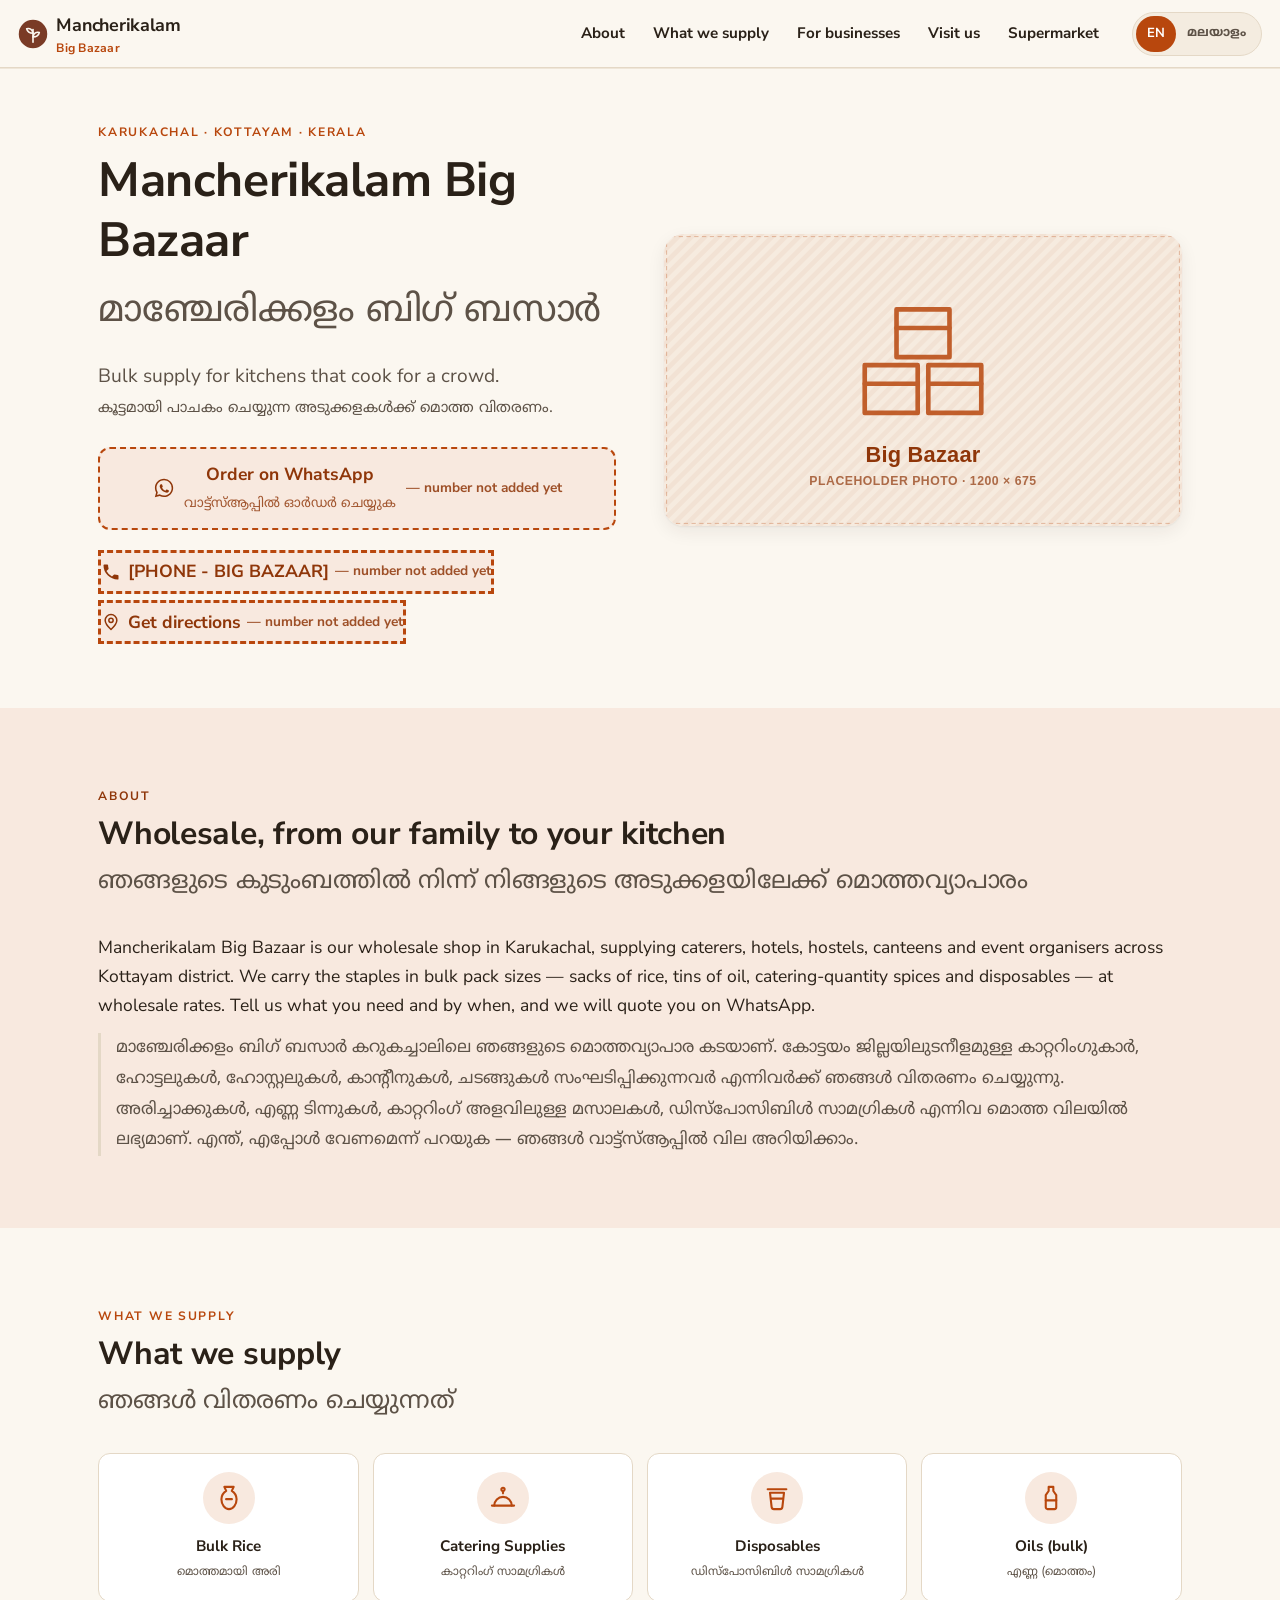
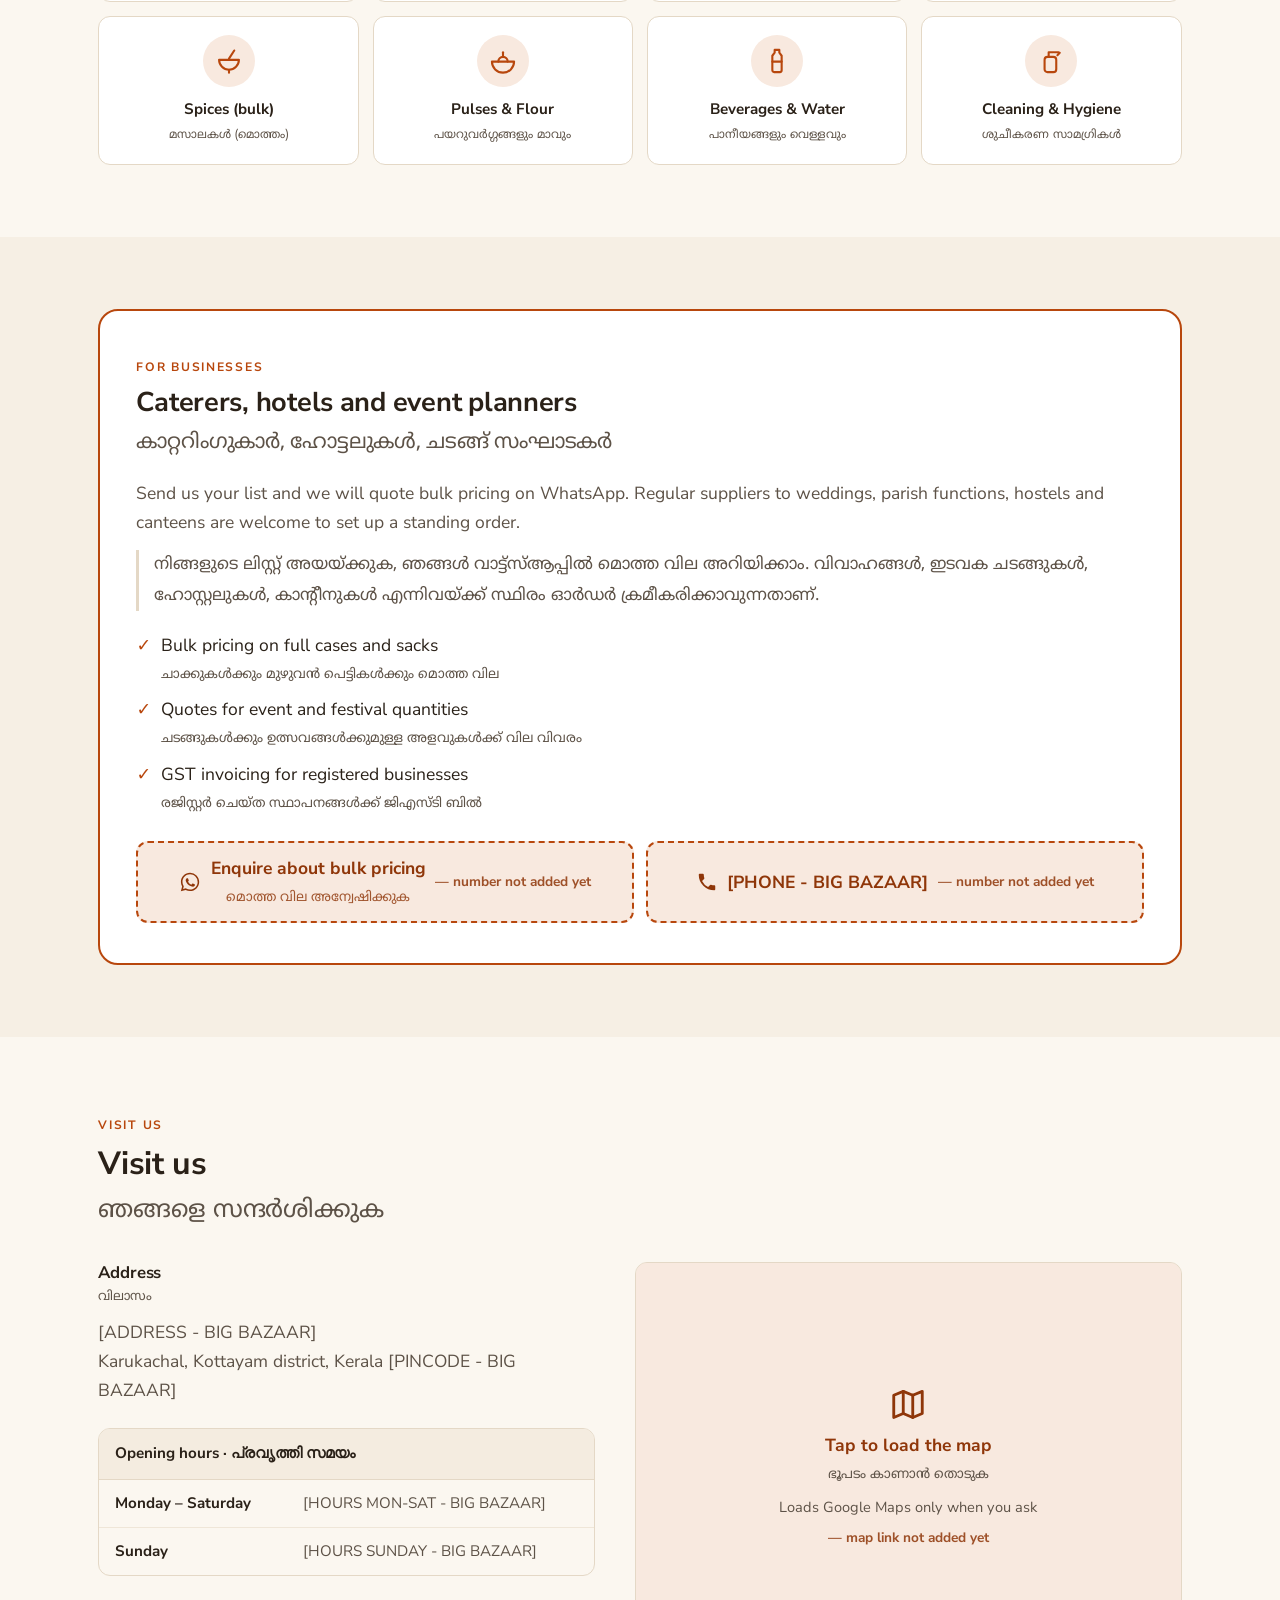
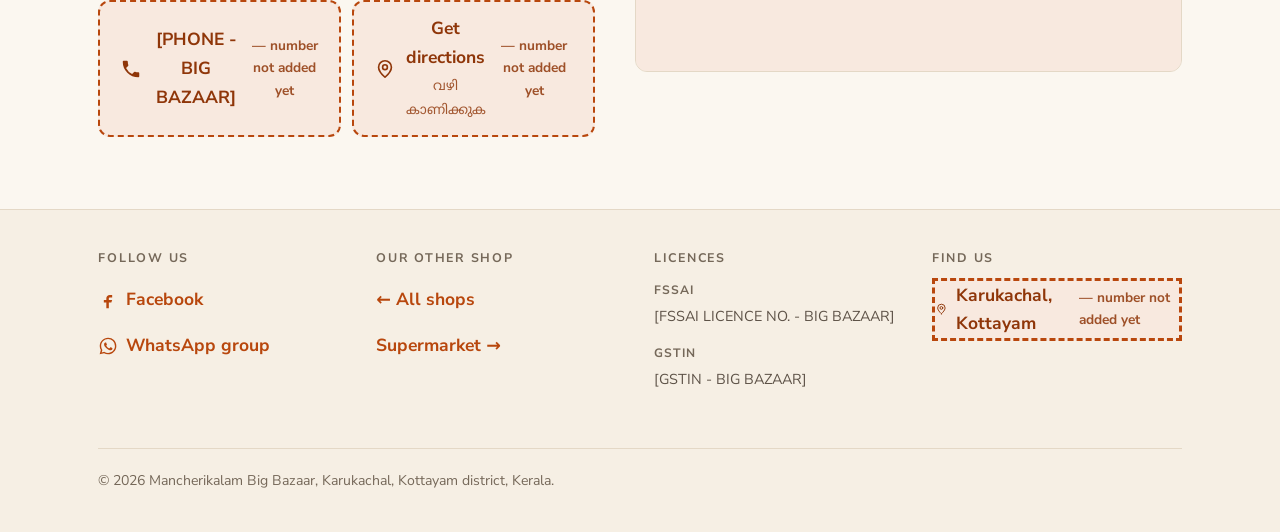
==== big-bazaar/index.html @ 2af41582 "Initial commit: Mancherikalam shop website Co-Authored-By: Claude Opus 5.5 <noreply@anthropic.com>" ====
<!DOCTYPE html>
<html lang="en" data-lang="en" data-shop="big-bazaar">

<head>
  <meta charset="UTF-8">
  <meta name="viewport" content="width=device-width, initial-scale=1">

  <title>Mancherikalam Big Bazaar — wholesale &amp; bulk supply, Karukachal, Kottayam</title>
  <meta name="description"
    content="Mancherikalam Big Bazaar in Karukachal, Kottayam district, Kerala. Wholesale and bulk supply for caterers, hotels, hostels and events: bulk rice, oils, spices, pulses, disposables and catering supplies. Enquire on WhatsApp.">

  <link rel="canonical" href="https://jakee4488.github.io/mancherikalam/big-bazaar/">

  <meta property="og:type" content="website">
  <meta property="og:site_name" content="Mancherikalam">
  <meta property="og:locale" content="en_IN">
  <meta property="og:locale:alternate" content="ml_IN">
  <meta property="og:title"
    content="Mancherikalam Big Bazaar — wholesale &amp; bulk supply, Karukachal">
  <meta property="og:description"
    content="Bulk rice, oils, spices, pulses, disposables and catering supplies for caterers, hotels and events in Kottayam district.">
  <meta property="og:url" content="https://jakee4488.github.io/mancherikalam/big-bazaar/">
  <meta property="og:image"
    content="https://jakee4488.github.io/mancherikalam/assets/img/og-big-bazaar.png">
  <meta property="og:image:width" content="1200">
  <meta property="og:image:height" content="630">
  <meta property="og:image:alt" content="Mancherikalam Big Bazaar, Karukachal, Kottayam">

  <meta name="twitter:card" content="summary_large_image">
  <meta name="twitter:title" content="Mancherikalam Big Bazaar — Karukachal, Kottayam">
  <meta name="twitter:description"
    content="Wholesale and bulk supply for caterers, hotels and events in Kottayam district, Kerala.">
  <meta name="twitter:image"
    content="https://jakee4488.github.io/mancherikalam/assets/img/og-big-bazaar.png">

  <meta name="theme-color" content="#b8470d">

  <link rel="icon" href="../assets/img/favicon.svg" type="image/svg+xml">
  <link rel="apple-touch-icon" href="../assets/img/apple-touch-icon.png">

  <link rel="preconnect" href="https://fonts.googleapis.com">
  <link rel="preconnect" href="https://fonts.gstatic.com" crossorigin>
  <link rel="stylesheet"
    href="https://fonts.googleapis.com/css2?family=Noto+Sans+Malayalam:wght@400&family=Nunito+Sans:wght@400;700&display=swap">

  <link rel="stylesheet" href="../assets/css/styles.css">

  <script>
    (function () {
      try {
        var stored = window.localStorage.getItem("mk-lang");
        if (stored === "ml" || stored === "en") {
          document.documentElement.setAttribute("data-lang", stored);
        }
      } catch (error) { /* storage unavailable */ }
    })();
  </script>

  <!-- schema.org has no WholesaleStore type, so this is a Store with an
       additionalType pointing at the ProductOntology entry for wholesale.
       That is the conventional way to say "wholesaler" and it validates. -->
  <script type="application/ld+json">
  {
    "@context": "https://schema.org",
    "@type": "Store",
    "@id": "https://jakee4488.github.io/mancherikalam/big-bazaar/#store",
    "additionalType": "http://www.productontology.org/id/Wholesale",
    "name": "Mancherikalam Big Bazaar",
    "url": "https://jakee4488.github.io/mancherikalam/big-bazaar/",
    "image": "https://jakee4488.github.io/mancherikalam/assets/img/og-big-bazaar.png",
    "logo": "https://jakee4488.github.io/mancherikalam/assets/img/apple-touch-icon.png",
    "description": "Wholesale and bulk supply store in Karukachal, Kottayam district, Kerala, serving caterers, hotels, hostels and event organisers with bulk rice, oils, spices, pulses, disposables and catering supplies.",
    "telephone": "[PHONE - BIG BAZAAR]",
    "currenciesAccepted": "INR",
    "parentOrganization": {
      "@id": "https://jakee4488.github.io/mancherikalam/#organization"
    },
    "address": {
      "@type": "PostalAddress",
      "streetAddress": "[STREET ADDRESS - BIG BAZAAR]",
      "addressLocality": "Karukachal",
      "addressRegion": "Kerala",
      "postalCode": "[PINCODE - BIG BAZAAR]",
      "addressCountry": "IN"
    },
    "geo": {
      "@type": "GeoCoordinates",
      "latitude": "[LATITUDE - BIG BAZAAR]",
      "longitude": "[LONGITUDE - BIG BAZAAR]"
    },
    "hasMap": "[GOOGLE MAPS LINK - BIG BAZAAR]",
    "sameAs": ["[FACEBOOK URL - BIG BAZAAR]"],
    "areaServed": {
      "@type": "AdministrativeArea",
      "name": "Kottayam district, Kerala"
    },
    "openingHoursSpecification": [
      {
        "@type": "OpeningHoursSpecification",
        "dayOfWeek": ["Monday", "Tuesday", "Wednesday", "Thursday", "Friday", "Saturday"],
        "opens": "[OPENS MON-SAT - BIG BAZAAR]",
        "closes": "[CLOSES MON-SAT - BIG BAZAAR]"
      },
      {
        "@type": "OpeningHoursSpecification",
        "dayOfWeek": "Sunday",
        "opens": "[OPENS SUNDAY - BIG BAZAAR]",
        "closes": "[CLOSES SUNDAY - BIG BAZAAR]"
      }
    ]
  }
  </script>
</head>

<body class="has-actionbar">
  <a class="skip" href="#about">Skip to content</a>

  <svg width="0" height="0" style="position:absolute" aria-hidden="true" focusable="false">
    <symbol id="i-wa" viewBox="0 0 24 24">
      <path fill="currentColor"
        d="M12.04 2c-5.5 0-9.96 4.46-9.96 9.96 0 1.76.46 3.45 1.33 4.95L2 22l5.22-1.37a9.9 9.9 0 0 0 4.82 1.23h.01c5.5 0 9.96-4.46 9.96-9.96 0-2.66-1.04-5.16-2.92-7.04A9.88 9.88 0 0 0 12.04 2m0 1.67c2.22 0 4.3.86 5.87 2.43a8.24 8.24 0 0 1 2.43 5.87c0 4.58-3.72 8.3-8.3 8.3a8.26 8.26 0 0 1-4.21-1.15l-.3-.18-3.1.81.83-3.02-.2-.31a8.23 8.23 0 0 1-1.27-4.44c0-4.58 3.72-8.3 8.25-8.3m-3.2 4.1c-.17 0-.44.06-.67.31-.23.25-.87.85-.87 2.07s.89 2.4 1.02 2.57c.12.17 1.75 2.67 4.24 3.74.59.26 1.05.41 1.41.52.6.19 1.14.16 1.57.1.48-.07 1.47-.6 1.68-1.18.2-.58.2-1.08.14-1.18-.06-.1-.23-.17-.48-.29-.25-.12-1.47-.72-1.7-.81-.23-.08-.39-.12-.56.13-.17.25-.64.8-.78.97-.15.17-.29.19-.54.06-.25-.12-1.05-.38-2-1.23-.74-.66-1.24-1.47-1.38-1.72-.15-.25-.02-.38.11-.5.11-.11.25-.29.37-.44.13-.14.17-.25.25-.41.09-.17.04-.31-.02-.44-.06-.12-.56-1.35-.77-1.85-.2-.48-.4-.42-.56-.42z" />
    </symbol>
    <symbol id="i-phone" viewBox="0 0 24 24">
      <path fill="currentColor"
        d="M6.6 10.8a15.1 15.1 0 0 0 6.6 6.6l2.2-2.2a1 1 0 0 1 1-.24 11.4 11.4 0 0 0 3.6.58 1 1 0 0 1 1 1V20a1 1 0 0 1-1 1A17 17 0 0 1 3 4a1 1 0 0 1 1-1h3.5a1 1 0 0 1 1 1 11.4 11.4 0 0 0 .57 3.6 1 1 0 0 1-.25 1z" />
    </symbol>
    <symbol id="i-fb" viewBox="0 0 24 24">
      <path fill="currentColor"
        d="M14 9h3V6h-3c-2.2 0-4 1.8-4 4v2H7v3h3v7h3v-7h3l1-3h-4v-2a1 1 0 0 1 1-1z" />
    </symbol>
    <!-- Stroke attributes sit on each <symbol>, not on a shared wrapper:
         <use> inherits properties from where it is referenced, not from the
         symbol's position in this tree, so a wrapping <g> would be ignored. -->
    <symbol id="i-pin" viewBox="0 0 24 24" fill="none" stroke="currentColor"
      stroke-width="1.8" stroke-linecap="round" stroke-linejoin="round">
      <path d="M12 21s7-6.2 7-11a7 7 0 1 0-14 0c0 4.8 7 11 7 11z" />
      <circle cx="12" cy="10" r="2.6" />
    </symbol>
    <symbol id="i-map" viewBox="0 0 24 24" fill="none" stroke="currentColor"
      stroke-width="1.8" stroke-linecap="round" stroke-linejoin="round">
      <path d="M9 4 3 6.5v14L9 18l6 2.5 6-2.5v-14L15 6.5z" />
      <path d="M9 4v14M15 6.5v14" />
    </symbol>
    <symbol id="i-arrow" viewBox="0 0 24 24" fill="none" stroke="currentColor"
      stroke-width="2" stroke-linecap="round" stroke-linejoin="round">
      <path d="M5 12h14M13 6l6 6-6 6" />
    </symbol>
    <symbol id="i-sack" viewBox="0 0 24 24" fill="none" stroke="currentColor"
      stroke-width="1.8" stroke-linecap="round" stroke-linejoin="round">
      <path d="M8 2.5h8l-1.6 3.4A8.6 8.6 0 0 1 18.5 13c0 4.4-2.9 8.5-6.5 8.5S5.5 17.4 5.5 13a8.6 8.6 0 0 1 4.1-7.1z" />
      <path d="M9.5 13h5" />
    </symbol>
    <symbol id="i-cater" viewBox="0 0 24 24" fill="none" stroke="currentColor"
      stroke-width="1.8" stroke-linecap="round" stroke-linejoin="round">
      <path d="M2.5 18.5h19" />
      <path d="M4.5 18.5a7.5 7.5 0 0 1 15 0" />
      <path d="M12 8V6.2" />
      <circle cx="12" cy="4.6" r="1.4" />
    </symbol>
    <symbol id="i-dispose" viewBox="0 0 24 24" fill="none" stroke="currentColor"
      stroke-width="1.8" stroke-linecap="round" stroke-linejoin="round">
      <path d="M6 7.5h12l-1.4 12.3a2 2 0 0 1-2 1.7H9.4a2 2 0 0 1-2-1.7z" />
      <path d="M4 4.5h16" />
      <path d="M7.3 12.5h9.4" />
    </symbol>
    <symbol id="i-oil" viewBox="0 0 24 24" fill="none" stroke="currentColor"
      stroke-width="1.8" stroke-linecap="round" stroke-linejoin="round">
      <path d="M10 2.5h4V6l2.5 3.5V20a1.5 1.5 0 0 1-1.5 1.5H9A1.5 1.5 0 0 1 7.5 20V9.5L10 6z" />
      <path d="M7.5 14h9" />
    </symbol>
    <symbol id="i-spice" viewBox="0 0 24 24" fill="none" stroke="currentColor"
      stroke-width="1.8" stroke-linecap="round" stroke-linejoin="round">
      <path d="M3.5 11h17a8.5 8.5 0 0 1-17 0z" />
      <path d="M12 19.5V22" />
      <path d="M16.5 3 12 10" />
    </symbol>
    <symbol id="i-pulse" viewBox="0 0 24 24" fill="none" stroke="currentColor"
      stroke-width="1.8" stroke-linecap="round" stroke-linejoin="round">
      <path d="M2.5 12.5h19a9.5 9.5 0 0 1-19 0z" />
      <path d="M8 12.5a4 4 0 0 1 8 0" />
      <path d="M12 4.5v4" />
    </symbol>
    <symbol id="i-water" viewBox="0 0 24 24" fill="none" stroke="currentColor"
      stroke-width="1.8" stroke-linecap="round" stroke-linejoin="round">
      <path d="M10 2.5h4v2.4l2 2.6V20a1.5 1.5 0 0 1-1.5 1.5h-5A1.5 1.5 0 0 1 8 20V7.5l2-2.6z" />
      <path d="M8 12.5h8" />
    </symbol>
    <symbol id="i-clean" viewBox="0 0 24 24" fill="none" stroke="currentColor"
      stroke-width="1.8" stroke-linecap="round" stroke-linejoin="round">
      <path d="M9 8.5h5a2.5 2.5 0 0 1 2.5 2.5v8A2.5 2.5 0 0 1 14 21.5H9A2.5 2.5 0 0 1 6.5 19v-8A2.5 2.5 0 0 1 9 8.5z" />
      <path d="M10 8.5v-4h4" />
      <path d="M15 4.5h3.5M17.5 7 19.5 5" />
    </symbol>
  </svg>

  <header class="topbar">
    <a class="brand" href="../">
      <img src="../assets/img/logo-mancherikalam.svg" width="40" height="40" alt="">
      <span class="brand-text">Mancherikalam<span class="brand-sub">Big Bazaar</span></span>
    </a>

    <div class="topbar-end">
      <div class="lang" role="group" aria-label="Language / ഭാഷ">
        <button class="lang-btn" type="button" data-lang-set="en" aria-pressed="true">EN</button>
        <button class="lang-btn" type="button" data-lang-set="ml" lang="ml"
          aria-pressed="false">മലയാളം</button>
      </div>

      <button class="nav-toggle" id="nav-toggle" type="button" aria-expanded="false"
        aria-controls="nav" aria-label="Menu">
        <span></span><span></span><span></span>
      </button>
    </div>

    <nav class="nav" id="nav" aria-label="Primary">
      <a href="#about">About</a>
      <a href="#sell">What we supply</a>
      <a href="#business">For businesses</a>
      <a href="#visit">Visit us</a>
      <a href="../supermarket/">Supermarket</a>
    </nav>
  </header>

  <main>
    <!-- ---- hero ---- -->
    <section class="hero">
      <div class="shell hero-inner">
        <div class="hero-media">
          <img src="../assets/img/hero-big-bazaar.svg" width="1200" height="675" decoding="async"
            alt="Placeholder artwork for Mancherikalam Big Bazaar — stacked bulk crates drawn on an orange ground">
        </div>

        <div class="hero-text">
          <p class="eyebrow">Karukachal · Kottayam · Kerala</p>

          <h1 class="bi">
            <span class="bi-en">Mancherikalam Big Bazaar</span>
            <!-- TODO: verify Malayalam -->
            <span class="bi-ml" lang="ml">മാഞ്ചേരിക്കളം ബിഗ് ബസാർ</span>
          </h1>

          <div class="bi hero-tagline">
            <span class="bi-en">Bulk supply for kitchens that cook for a crowd.</span>
            <!-- TODO: verify Malayalam -->
            <span class="bi-ml" lang="ml">കൂട്ടമായി പാചകം ചെയ്യുന്ന അടുക്കളകൾക്ക് മൊത്ത
              വിതരണം.</span>
          </div>

          <div class="btn-stack">
            <a class="btn btn--primary" data-wa="order" href="#visit">
              <svg aria-hidden="true" focusable="false"><use href="#i-wa" /></svg>
              <span class="bi">
                <span class="bi-en">Order on WhatsApp</span>
                <!-- TODO: verify Malayalam -->
                <span class="bi-ml" lang="ml">വാട്ട്‌സ്ആപ്പിൽ ഓർഡർ ചെയ്യുക</span>
              </span>
            </a>
          </div>

          <p class="hero-aside">
            <a data-tel href="#visit">
              <svg width="20" height="20" aria-hidden="true" focusable="false"><use href="#i-phone" /></svg>
              <span data-tel-text>[PHONE - BIG BAZAAR]</span>
            </a>
            <a data-directions href="#visit">
              <svg width="20" height="20" aria-hidden="true" focusable="false"><use href="#i-pin" /></svg>
              Get directions
            </a>
          </p>
        </div>
      </div>
    </section>

    <!-- ---- about ---- -->
    <section id="about" class="section section--wash" aria-labelledby="about-head">
      <div class="shell">
        <div class="section-head">
          <p class="eyebrow">About</p>
          <h2 id="about-head" class="bi">
            <span class="bi-en">Wholesale, from our family to your kitchen</span>
            <!-- TODO: verify Malayalam -->
            <span class="bi-ml" lang="ml">ഞങ്ങളുടെ കുടുംബത്തിൽ നിന്ന് നിങ്ങളുടെ
              അടുക്കളയിലേക്ക് മൊത്തവ്യാപാരം</span>
          </h2>
        </div>

        <div class="bi bi--prose">
          <p class="bi-en">Mancherikalam Big Bazaar is our wholesale shop in Karukachal,
            supplying caterers, hotels, hostels, canteens and event organisers across
            Kottayam district. We carry the staples in bulk pack sizes — sacks of rice, tins
            of oil, catering-quantity spices and disposables — at wholesale rates. Tell us
            what you need and by when, and we will quote you on WhatsApp.</p>
          <!-- TODO: verify Malayalam -->
          <p class="bi-ml" lang="ml">മാഞ്ചേരിക്കളം ബിഗ് ബസാർ കറുകച്ചാലിലെ ഞങ്ങളുടെ
            മൊത്തവ്യാപാര കടയാണ്. കോട്ടയം ജില്ലയിലുടനീളമുള്ള കാറ്ററിംഗുകാർ, ഹോട്ടലുകൾ,
            ഹോസ്റ്റലുകൾ, കാന്റീനുകൾ, ചടങ്ങുകൾ സംഘടിപ്പിക്കുന്നവർ എന്നിവർക്ക് ഞങ്ങൾ
            വിതരണം ചെയ്യുന്നു. അരിച്ചാക്കുകൾ, എണ്ണ ടിന്നുകൾ, കാറ്ററിംഗ് അളവിലുള്ള മസാലകൾ,
            ഡിസ്പോസിബിൾ സാമഗ്രികൾ എന്നിവ മൊത്ത വിലയിൽ ലഭ്യമാണ്. എന്ത്, എപ്പോൾ വേണമെന്ന്
            പറയുക — ഞങ്ങൾ വാട്ട്‌സ്ആപ്പിൽ വില അറിയിക്കാം.</p>
        </div>
      </div>
    </section>

    <!-- ---- what we supply ---- -->
    <section id="sell" class="section" aria-labelledby="sell-head">
      <div class="shell">
        <div class="section-head">
          <p class="eyebrow">What we supply</p>
          <h2 id="sell-head" class="bi">
            <span class="bi-en">What we supply</span>
            <!-- TODO: verify Malayalam -->
            <span class="bi-ml" lang="ml">ഞങ്ങൾ വിതരണം ചെയ്യുന്നത്</span>
          </h2>
        </div>

        <ul class="cats">
          <li class="cat">
            <span class="cat-icon"><svg aria-hidden="true" focusable="false"><use href="#i-sack" /></svg></span>
            <span class="bi">
              <span class="bi-en">Bulk Rice</span>
              <!-- TODO: verify Malayalam -->
              <span class="bi-ml" lang="ml">മൊത്തമായി അരി</span>
            </span>
          </li>
          <li class="cat">
            <span class="cat-icon"><svg aria-hidden="true" focusable="false"><use href="#i-cater" /></svg></span>
            <span class="bi">
              <span class="bi-en">Catering Supplies</span>
              <!-- TODO: verify Malayalam -->
              <span class="bi-ml" lang="ml">കാറ്ററിംഗ് സാമഗ്രികൾ</span>
            </span>
          </li>
          <li class="cat">
            <span class="cat-icon"><svg aria-hidden="true" focusable="false"><use href="#i-dispose" /></svg></span>
            <span class="bi">
              <span class="bi-en">Disposables</span>
              <!-- TODO: verify Malayalam -->
              <span class="bi-ml" lang="ml">ഡിസ്പോസിബിൾ സാമഗ്രികൾ</span>
            </span>
          </li>
          <li class="cat">
            <span class="cat-icon"><svg aria-hidden="true" focusable="false"><use href="#i-oil" /></svg></span>
            <span class="bi">
              <span class="bi-en">Oils (bulk)</span>
              <!-- TODO: verify Malayalam -->
              <span class="bi-ml" lang="ml">എണ്ണ (മൊത്തം)</span>
            </span>
          </li>
          <li class="cat">
            <span class="cat-icon"><svg aria-hidden="true" focusable="false"><use href="#i-spice" /></svg></span>
            <span class="bi">
              <span class="bi-en">Spices (bulk)</span>
              <!-- TODO: verify Malayalam -->
              <span class="bi-ml" lang="ml">മസാലകൾ (മൊത്തം)</span>
            </span>
          </li>
          <li class="cat">
            <span class="cat-icon"><svg aria-hidden="true" focusable="false"><use href="#i-pulse" /></svg></span>
            <span class="bi">
              <span class="bi-en">Pulses &amp; Flour</span>
              <!-- TODO: verify Malayalam -->
              <span class="bi-ml" lang="ml">പയറുവർഗ്ഗങ്ങളും മാവും</span>
            </span>
          </li>
          <li class="cat">
            <span class="cat-icon"><svg aria-hidden="true" focusable="false"><use href="#i-water" /></svg></span>
            <span class="bi">
              <span class="bi-en">Beverages &amp; Water</span>
              <!-- TODO: verify Malayalam -->
              <span class="bi-ml" lang="ml">പാനീയങ്ങളും വെള്ളവും</span>
            </span>
          </li>
          <li class="cat">
            <span class="cat-icon"><svg aria-hidden="true" focusable="false"><use href="#i-clean" /></svg></span>
            <span class="bi">
              <span class="bi-en">Cleaning &amp; Hygiene</span>
              <!-- TODO: verify Malayalam -->
              <span class="bi-ml" lang="ml">ശുചീകരണ സാമഗ്രികൾ</span>
            </span>
          </li>
        </ul>
      </div>
    </section>

    <!-- ---- for businesses (the main call on this page) ---- -->
    <section id="business" class="section section--soft" aria-labelledby="business-head">
      <div class="shell">
        <div class="biz">
          <p class="eyebrow">For businesses</p>
          <h2 id="business-head" class="bi">
            <span class="bi-en">Caterers, hotels and event planners</span>
            <!-- TODO: verify Malayalam -->
            <span class="bi-ml" lang="ml">കാറ്ററിംഗുകാർ, ഹോട്ടലുകൾ, ചടങ്ങ്
              സംഘാടകർ</span>
          </h2>

          <div class="bi bi--prose biz-lead">
            <p class="bi-en">Send us your list and we will quote bulk pricing on WhatsApp.
              Regular suppliers to weddings, parish functions, hostels and canteens are
              welcome to set up a standing order.</p>
            <!-- TODO: verify Malayalam -->
            <p class="bi-ml" lang="ml">നിങ്ങളുടെ ലിസ്റ്റ് അയയ്ക്കുക, ഞങ്ങൾ
              വാട്ട്‌സ്ആപ്പിൽ മൊത്ത വില അറിയിക്കാം. വിവാഹങ്ങൾ, ഇടവക ചടങ്ങുകൾ,
              ഹോസ്റ്റലുകൾ, കാന്റീനുകൾ എന്നിവയ്ക്ക് സ്ഥിരം ഓർഡർ ക്രമീകരിക്കാവുന്നതാണ്.</p>
          </div>

          <ul class="biz-list">
            <li>
              <span class="bi">
                <span class="bi-en">Bulk pricing on full cases and sacks</span>
                <!-- TODO: verify Malayalam -->
                <span class="bi-ml" lang="ml">ചാക്കുകൾക്കും മുഴുവൻ പെട്ടികൾക്കും മൊത്ത
                  വില</span>
              </span>
            </li>
            <li>
              <span class="bi">
                <span class="bi-en">Quotes for event and festival quantities</span>
                <!-- TODO: verify Malayalam -->
                <span class="bi-ml" lang="ml">ചടങ്ങുകൾക്കും ഉത്സവങ്ങൾക്കുമുള്ള അളവുകൾക്ക്
                  വില വിവരം</span>
              </span>
            </li>
            <li>
              <span class="bi">
                <span class="bi-en">GST invoicing for registered businesses</span>
                <!-- TODO: verify Malayalam -->
                <span class="bi-ml" lang="ml">രജിസ്റ്റർ ചെയ്ത സ്ഥാപനങ്ങൾക്ക് ജിഎസ്ടി
                  ബിൽ</span>
              </span>
            </li>
          </ul>

          <div class="btn-stack">
            <a class="btn btn--primary" data-wa="bulk" href="#visit">
              <svg aria-hidden="true" focusable="false"><use href="#i-wa" /></svg>
              <span class="bi">
                <span class="bi-en">Enquire about bulk pricing</span>
                <!-- TODO: verify Malayalam -->
                <span class="bi-ml" lang="ml">മൊത്ത വില അന്വേഷിക്കുക</span>
              </span>
            </a>
            <a class="btn btn--ghost" data-tel href="#visit">
              <svg aria-hidden="true" focusable="false"><use href="#i-phone" /></svg>
              <span data-tel-text>[PHONE - BIG BAZAAR]</span>
            </a>
          </div>
        </div>
      </div>
    </section>

    <!-- ---- visit us ---- -->
    <section id="visit" class="section" aria-labelledby="visit-head">
      <div class="shell">
        <div class="section-head">
          <p class="eyebrow">Visit us</p>
          <h2 id="visit-head" class="bi">
            <span class="bi-en">Visit us</span>
            <!-- TODO: verify Malayalam -->
            <span class="bi-ml" lang="ml">ഞങ്ങളെ സന്ദർശിക്കുക</span>
          </h2>
        </div>

        <div class="visit">
          <div>
            <div class="visit-block">
              <h3 class="bi">
                <span class="bi-en">Address</span>
                <!-- TODO: verify Malayalam -->
                <span class="bi-ml" lang="ml">വിലാസം</span>
              </h3>
              <address class="address">[ADDRESS - BIG BAZAAR]<br>Karukachal, Kottayam
                district, Kerala [PINCODE - BIG BAZAAR]</address>
            </div>

            <div class="visit-block">
              <div class="table-wrap">
                <table>
                  <caption>Opening hours · <span lang="ml">പ്രവൃത്തി സമയം</span></caption>
                  <tbody>
                    <tr>
                      <th scope="row">Monday – Saturday</th>
                      <td>[HOURS MON-SAT - BIG BAZAAR]</td>
                    </tr>
                    <tr>
                      <th scope="row">Sunday</th>
                      <td>[HOURS SUNDAY - BIG BAZAAR]</td>
                    </tr>
                  </tbody>
                </table>
              </div>
            </div>

            <div class="visit-block btn-stack">
              <a class="btn btn--ghost" data-tel href="#visit">
                <svg aria-hidden="true" focusable="false"><use href="#i-phone" /></svg>
                <span data-tel-text>[PHONE - BIG BAZAAR]</span>
              </a>
              <a class="btn btn--ghost" data-directions href="#visit">
                <svg aria-hidden="true" focusable="false"><use href="#i-pin" /></svg>
                <span class="bi">
                  <span class="bi-en">Get directions</span>
                  <!-- TODO: verify Malayalam -->
                  <span class="bi-ml" lang="ml">വഴി കാണിക്കുക</span>
                </span>
              </a>
            </div>
          </div>

          <div class="map">
            <button class="map-load" type="button" data-map
              data-map-title="Map showing Mancherikalam Big Bazaar, Karukachal">
              <svg aria-hidden="true" focusable="false"><use href="#i-map" /></svg>
              <span class="bi">
                <span class="bi-en">Tap to load the map</span>
                <!-- TODO: verify Malayalam -->
                <span class="bi-ml" lang="ml">ഭൂപടം കാണാൻ തൊടുക</span>
              </span>
              <small>Loads Google Maps only when you ask</small>
            </button>
          </div>
        </div>
      </div>
    </section>
  </main>

  <!-- ---- footer ---- -->
  <footer class="site-footer">
    <div class="shell">
      <div class="footer-grid">
        <div class="footer-col">
          <h2>Follow us</h2>
          <div class="footer-links">
            <a href="[FACEBOOK URL - BIG BAZAAR]">
              <svg width="20" height="20" aria-hidden="true" focusable="false"><use href="#i-fb" /></svg>
              Facebook
            </a>
            <a href="[WHATSAPP GROUP LINK - BIG BAZAAR]">
              <svg width="20" height="20" aria-hidden="true" focusable="false"><use href="#i-wa" /></svg>
              WhatsApp group
            </a>
          </div>
        </div>

        <div class="footer-col">
          <h2>Our other shop</h2>
          <div class="footer-links">
            <a href="../">← All shops</a>
            <a href="../supermarket/">Supermarket →</a>
          </div>
        </div>

        <div class="footer-col">
          <h2>Licences</h2>
          <dl class="legal">
            <dt>FSSAI</dt>
            <dd>[FSSAI LICENCE NO. - BIG BAZAAR]</dd>
            <dt>GSTIN</dt>
            <dd>[GSTIN - BIG BAZAAR]</dd>
          </dl>
        </div>

        <div class="footer-col">
          <h2>Find us</h2>
          <div class="footer-links">
            <a data-directions href="#visit">
              <svg width="20" height="20" aria-hidden="true" focusable="false"><use href="#i-pin" /></svg>
              Karukachal, Kottayam
            </a>
          </div>
        </div>
      </div>

      <p class="copyright">© <span id="year">2026</span> Mancherikalam Big Bazaar,
        Karukachal, Kottayam district, Kerala.</p>
    </div>
  </footer>

  <!-- ---- sticky actions (mobile) ---- -->
  <div class="actionbar">
    <a class="btn btn--primary" data-wa="bulk" href="#visit">
      <svg aria-hidden="true" focusable="false"><use href="#i-wa" /></svg>
      WhatsApp
    </a>
    <a class="btn btn--ghost" data-tel href="#visit">
      <svg aria-hidden="true" focusable="false"><use href="#i-phone" /></svg>
      Call
    </a>
  </div>

  <!-- ============================================================
       Page data — edit shop details HERE, in one place.
       Visible copy lives in the HTML above so that search engines
       and no-JS visitors can read it.

       whatsapp : digits only, no +, no 91 prefix, no spaces
       phone    : as you want it displayed; the tel: link strips spaces
       maps.embed      : the src="..." URL from Google Maps > Share > Embed
       maps.directions : the normal share link from Google Maps
       ============================================================ -->
  <script>
    window.PAGE = {
      shop: "big-bazaar",
      whatsapp: "[WHATSAPP NUMBER - BIG BAZAAR]",
      phone: "[PHONE - BIG BAZAAR]",
      maps: {
        embed: "[GOOGLE MAPS EMBED URL - BIG BAZAAR]",
        directions: "[GOOGLE MAPS LINK - BIG BAZAAR]"
      },
      messages: {
        order: {
          en: "Hello Mancherikalam Big Bazaar, I would like to place an order.",
          /* TODO: verify Malayalam */
          ml: "നമസ്കാരം മാഞ്ചേരിക്കളം ബിഗ് ബസാർ, എനിക്ക് ഒരു ഓർഡർ നൽകണം."
        },
        bulk: {
          en: "Hello Mancherikalam Big Bazaar, I would like a quote for bulk pricing.",
          /* TODO: verify Malayalam */
          ml: "നമസ്കാരം മാഞ്ചേരിക്കളം ബിഗ് ബസാർ, എനിക്ക് മൊത്ത വില അറിയണം."
        }
      }
    };
  </script>
  <script src="../assets/js/main.js" defer></script>
</body>

</html>
---- assets/css/styles.css ----
@charset "UTF-8";

/* ============================================================
   Mancherikalam — two family shops, Karukachal, Kottayam
   Direction: a warm paper shopfront. Generous tap targets,
   bilingual by default, readable on a cheap phone in sunlight.

   One stylesheet themes every page. The accent comes from
   data-shop on <html>; the bilingual layout comes from
   data-lang on <html>. No page-specific CSS anywhere.
   ============================================================ */

/* ---- base tokens ---- */

:root {
  --bg: #fbf7f0;
  --bg-soft: #f6efe4;
  --surface: #ffffff;
  --surface-2: #f4ece0;
  --line: #e4d8c6;
  --line-soft: #efe6d8;

  --text: #2a2118;
  --text-dim: #5d5247;
  --muted: #756859;

  --on-accent: #ffffff;
  --whatsapp: #1fa855;

  --radius: 12px;
  --radius-lg: 20px;
  --shell: 1120px;
  --tap: 48px;
  --header-h: 60px;

  --sans: "Nunito Sans", -apple-system, BlinkMacSystemFont, "Segoe UI", Roboto,
    system-ui, sans-serif;
  --ml: "Noto Sans Malayalam", "Nirmala UI", Manjari, Meera, AnjaliOldLipi,
    sans-serif;

  /* Malayalam needs more room: stacked vowel signs and conjunct
     clusters sit above and below the baseline. */
  --ml-size-adj: 1.06;
  --ml-line: 1.85;

  --shadow: 0 1px 2px rgba(42, 33, 24, .06), 0 6px 18px rgba(42, 33, 24, .07);
  --shadow-lift: 0 2px 4px rgba(42, 33, 24, .08), 0 14px 32px rgba(42, 33, 24, .12);
}

/* Per-shop accents. Every pair is contrast-checked against --bg
   and against --on-accent at WCAG AA for normal-size text. */

[data-shop="family"] {
  --accent: #7a3b26;         /* 7.93:1 on --bg */
  --accent-strong: #5d2c1c;
  --accent-wash: #f3e7e0;
  --accent-ring: #a65a3d;
}

[data-shop="supermarket"] {
  --accent: #2f7d32;         /* 4.80:1 on --bg, 5.12:1 under white */
  --accent-strong: #1f5e24;
  --accent-wash: #e8f1e6;
  --accent-ring: #3f9c43;
}

[data-shop="big-bazaar"] {
  --accent: #b8470d;         /* 4.98:1 on --bg, 5.32:1 under white */
  --accent-strong: #8f3609;
  --accent-wash: #f8e9df;
  --accent-ring: #d4650f;
}

@media (prefers-color-scheme: dark) {
  :root {
    --bg: #171310;
    --bg-soft: #1d1814;
    --surface: #211c17;
    --surface-2: #2a231d;
    --line: #3a3129;
    --line-soft: #2d2620;

    --text: #f2ebe1;
    --text-dim: #c0b4a5;
    --muted: #9a8d7e;

    /* In dark mode the accent is a light colour, so ink on top of it
       flips to the page ground instead of white. */
    --on-accent: #171310;
    --whatsapp: #4ddd8a;

    --shadow: 0 1px 2px rgba(0, 0, 0, .4), 0 6px 18px rgba(0, 0, 0, .45);
    --shadow-lift: 0 2px 4px rgba(0, 0, 0, .45), 0 14px 32px rgba(0, 0, 0, .55);
  }

  [data-shop="family"] {
    --accent: #d98d6a;       /* 7.01:1 on --bg */
    --accent-strong: #eda986;
    --accent-wash: #2a1f19;
    --accent-ring: #d98d6a;
  }

  [data-shop="supermarket"] {
    --accent: #6cc46f;       /* 8.58:1 on --bg */
    --accent-strong: #8ad88c;
    --accent-wash: #1a241b;
    --accent-ring: #6cc46f;
  }

  [data-shop="big-bazaar"] {
    --accent: #ff8a3d;       /* 7.87:1 on --bg */
    --accent-strong: #ffa366;
    --accent-wash: #2a1c12;
    --accent-ring: #ff8a3d;
  }
}

/* ---- reset ---- */

*,
*::before,
*::after {
  box-sizing: border-box;
}

html {
  scroll-behavior: smooth;
  /* Keep anchor targets clear of the sticky header. */
  scroll-padding-top: calc(var(--header-h) + 12px);
  -webkit-text-size-adjust: 100%;
}

body {
  margin: 0;
  background: var(--bg);
  color: var(--text);
  font-family: var(--sans);
  font-size: 17px;
  line-height: 1.65;
  -webkit-font-smoothing: antialiased;
  /* Long Malayalam compounds must never push the page sideways. */
  overflow-wrap: break-word;
}

img,
svg,
iframe {
  display: block;
  max-width: 100%;
}

img {
  height: auto;
}

a {
  color: var(--accent);
  text-decoration-thickness: .08em;
  text-underline-offset: .18em;
}

a:hover {
  color: var(--accent-strong);
}

h1,
h2,
h3 {
  line-height: 1.25;
  margin: 0;
  font-weight: 700;
  letter-spacing: -.01em;
}

p {
  margin: 0 0 1rem;
}

p:last-child {
  margin-bottom: 0;
}

ul {
  margin: 0;
  padding: 0;
  list-style: none;
}

button {
  font: inherit;
  color: inherit;
}

/* ---- focus ---- */

:focus-visible {
  outline: 3px solid var(--accent-ring);
  outline-offset: 2px;
  border-radius: 4px;
}

.skip {
  position: absolute;
  left: -9999px;
  top: 0;
}

.skip:focus {
  left: 8px;
  top: 8px;
  z-index: 60;
  padding: .7rem 1rem;
  background: var(--accent);
  color: var(--on-accent);
  border-radius: var(--radius);
  font-weight: 700;
  text-decoration: none;
}

.visually-hidden {
  position: absolute;
  width: 1px;
  height: 1px;
  margin: -1px;
  padding: 0;
  overflow: hidden;
  clip: rect(0 0 0 0);
  white-space: nowrap;
  border: 0;
}

/* ============================================================
   Bilingual pairs

   Markup is always English-then-Malayalam so the page reads
   correctly with CSS and JS switched off. data-lang only
   reorders and resizes — nothing is ever hidden.
   ============================================================ */

.bi {
  display: flex;
  flex-direction: column;
  gap: .18em;
}

.bi > * {
  margin: 0;
  min-width: 0;
}

.bi-ml {
  font-family: var(--ml);
  line-height: var(--ml-line);
  /* Only the 400 weight of Noto Sans Malayalam is loaded. Inheriting 700
     from a heading would make the browser synthesise bold, which smears
     the script's conjuncts and vowel signs. */
  font-weight: 400;
}

/* English leads (default) */

[data-lang="en"] .bi-en {
  order: 1;
}

[data-lang="en"] .bi-ml {
  order: 2;
  font-size: .76em;
  font-weight: 400;
  color: var(--text-dim);
}

/* Malayalam leads */

[data-lang="ml"] .bi-ml {
  order: 1;
  font-size: calc(1em * var(--ml-size-adj));
  font-weight: 400;
  color: inherit;
}

[data-lang="ml"] .bi-en {
  order: 2;
  font-size: .76em;
  font-weight: 400;
  color: var(--text-dim);
}

/* Paragraph pairs need real spacing between the two blocks. */

.bi--prose {
  gap: .85rem;
}

[data-lang="en"] .bi--prose .bi-ml,
[data-lang="ml"] .bi--prose .bi-en {
  font-size: .95em;
  font-weight: 400;
  padding-left: .9rem;
  border-left: 3px solid var(--line);
}

/* Inside a filled button the secondary line must stay legible,
   so it keeps the button's own ink rather than --text-dim. */

[data-lang="en"] .btn .bi-ml,
[data-lang="ml"] .btn .bi-en {
  color: inherit;
  opacity: .82;
}

/* ---- layout ---- */

.shell {
  width: 100%;
  max-width: var(--shell);
  margin-inline: auto;
  padding-inline: 1.15rem;
}

.section {
  padding-block: 3rem;
}

.section--wash {
  background: var(--accent-wash);
}

.section--soft {
  background: var(--bg-soft);
}

/* --accent is tuned for contrast against --bg and against --on-accent. On
   --accent-wash it lands at 4.43:1 for the supermarket green, just under
   AA, so accent-coloured TEXT on a wash uses the darker --accent-strong.
   Icons and borders on a wash are non-text and keep --accent. */

.section--wash .eyebrow {
  color: var(--accent-strong);
}

.section-head {
  margin-bottom: 1.75rem;
}

.section-head h2 {
  font-size: clamp(1.45rem, 5.5vw, 2rem);
}

.eyebrow {
  display: inline-block;
  margin-bottom: .5rem;
  font-size: .76rem;
  font-weight: 700;
  letter-spacing: .14em;
  text-transform: uppercase;
  color: var(--accent);
}

/* ---- header ---- */

.topbar {
  position: sticky;
  top: 0;
  z-index: 40;
  min-height: var(--header-h);
  display: flex;
  align-items: center;
  gap: .6rem;
  padding: .45rem 1.15rem;
  background: var(--bg);
  border-bottom: 1px solid var(--line);
  box-shadow: 0 1px 0 var(--line-soft);
}

.brand {
  display: flex;
  align-items: center;
  gap: .5rem;
  min-width: 0;
  color: var(--text);
  text-decoration: none;
  font-weight: 700;
  font-size: clamp(.98rem, 4vw, 1.12rem);
  letter-spacing: -.015em;
}

.brand img {
  width: 30px;
  height: 30px;
  flex: none;
  border-radius: 50%;
}

.brand-text {
  overflow: hidden;
  text-overflow: ellipsis;
  white-space: nowrap;
}

.brand-sub {
  display: block;
  font-size: .68em;
  font-weight: 700;
  color: var(--accent);
  letter-spacing: .02em;
  line-height: 1.2;
}

.topbar-end {
  display: flex;
  align-items: center;
  gap: .5rem;
  margin-left: auto;
}

/* ---- language toggle ---- */

.lang {
  display: flex;
  flex: none;
  padding: 3px;
  background: var(--surface-2);
  border: 1px solid var(--line);
  border-radius: 999px;
}

.lang-btn {
  min-height: 36px;
  padding: 0 .7rem;
  background: none;
  border: 0;
  border-radius: 999px;
  font-size: .82rem;
  font-weight: 700;
  color: var(--text-dim);
  cursor: pointer;
  white-space: nowrap;
}

.lang-btn[lang="ml"] {
  font-family: var(--ml);
  font-size: .78rem;
}

.lang-btn[aria-pressed="true"] {
  background: var(--accent);
  color: var(--on-accent);
}

/* ---- nav ---- */

.nav-toggle {
  display: grid;
  place-content: center;
  gap: 4px;
  width: var(--tap);
  height: var(--tap);
  flex: none;
  padding: 0;
  background: none;
  border: 1px solid var(--line);
  border-radius: var(--radius);
  cursor: pointer;
}

.nav-toggle span {
  display: block;
  width: 20px;
  height: 2px;
  background: var(--text);
  border-radius: 2px;
}

.nav {
  position: fixed;
  top: var(--header-h);
  left: 0;
  right: 0;
  z-index: 39;
  display: none;
  flex-direction: column;
  padding: .5rem 1.15rem 1rem;
  background: var(--bg);
  border-bottom: 1px solid var(--line);
  box-shadow: var(--shadow);
}

.nav.is-open {
  display: flex;
}

.nav a {
  display: flex;
  align-items: center;
  min-height: var(--tap);
  padding: .4rem .2rem;
  border-bottom: 1px solid var(--line-soft);
  color: var(--text);
  font-weight: 700;
  text-decoration: none;
}

.nav a:last-child {
  border-bottom: 0;
}

.nav a:hover {
  color: var(--accent);
}

/* ---- buttons ---- */

.btn {
  display: inline-flex;
  align-items: center;
  justify-content: center;
  gap: .6rem;
  min-height: var(--tap);
  padding: .7rem 1.25rem;
  border: 2px solid transparent;
  border-radius: var(--radius);
  font-weight: 700;
  text-align: center;
  text-decoration: none;
  cursor: pointer;
  transition: transform .12s ease, background-color .12s ease;
}

.btn:active {
  transform: translateY(1px);
}

.btn svg {
  flex: none;
  width: 22px;
  height: 22px;
}

.btn--primary {
  background: var(--accent);
  color: var(--on-accent);
}

.btn--primary:hover {
  background: var(--accent-strong);
  color: var(--on-accent);
}

.btn--ghost {
  background: var(--surface);
  border-color: var(--line);
  color: var(--text);
}

.btn--ghost:hover {
  border-color: var(--accent);
  color: var(--accent);
}

.btn--block {
  width: 100%;
}

.btn-stack {
  display: flex;
  flex-direction: column;
  gap: .7rem;
  margin-top: 1.5rem;
}

/* A control whose underlying value in window.PAGE is still a [PLACEHOLDER]
   is flagged by main.js rather than left to produce a dead tap. All of this
   disappears by itself the moment the real numbers and URLs are filled in. */

[data-placeholder] {
  border-style: dashed !important;
  border-color: var(--accent) !important;
  background: var(--accent-wash) !important;
  color: var(--accent-strong) !important;
  cursor: not-allowed;
}

[data-placeholder]::after {
  content: " — number not added yet";
  font-size: .78em;
  font-weight: 700;
  opacity: .85;
}

.map-load[data-placeholder]::after {
  content: " — map link not added yet";
}

/* The sticky bar is two buttons across a 375px phone, with no room for the
   explanation; the same warning is already on the hero CTA above. */

.actionbar [data-placeholder]::after {
  content: none;
}

/* ---- hero ---- */

.hero {
  padding-block: 1.75rem 2.5rem;
}

.hero-media {
  margin-bottom: 1.5rem;
  border-radius: var(--radius-lg);
  overflow: hidden;
  box-shadow: var(--shadow);
}

.hero-media img {
  width: 100%;
  aspect-ratio: 16 / 9;
  object-fit: cover;
}

.hero h1 {
  font-size: clamp(1.8rem, 7.5vw, 3rem);
}

.hero-tagline {
  margin-top: .9rem;
  font-size: clamp(1.02rem, 4.2vw, 1.2rem);
  color: var(--text-dim);
  font-weight: 400;
}

.hero-aside {
  display: flex;
  flex-wrap: wrap;
  gap: .4rem 1.4rem;
  margin-top: 1.25rem;
  font-weight: 700;
}

.hero-aside a {
  display: inline-flex;
  align-items: center;
  gap: .4rem;
  min-height: 44px;
  text-decoration: none;
}

.hero-aside a:hover {
  text-decoration: underline;
}

/* ---- landing: shop chooser ---- */

.chooser {
  display: grid;
  gap: 1.5rem;
  padding-block: 2rem 3rem;
}

.shop-card {
  display: flex;
  flex-direction: column;
  overflow: hidden;
  background: var(--surface);
  border: 1px solid var(--line);
  border-radius: var(--radius-lg);
  box-shadow: var(--shadow);
  transition: transform .15s ease, box-shadow .15s ease;
}

.shop-card:hover {
  transform: translateY(-3px);
  box-shadow: var(--shadow-lift);
}

/* Each card carries its own shop's accent on the family-themed page. */

.shop-card--supermarket {
  --accent: #2f7d32;
  --accent-strong: #1f5e24;
  --accent-wash: #e8f1e6;
  --accent-ring: #3f9c43;
}

.shop-card--big-bazaar {
  --accent: #b8470d;
  --accent-strong: #8f3609;
  --accent-wash: #f8e9df;
  --accent-ring: #d4650f;
}

@media (prefers-color-scheme: dark) {
  .shop-card--supermarket {
    --accent: #6cc46f;
    --accent-strong: #8ad88c;
    --accent-wash: #1a241b;
    --accent-ring: #6cc46f;
  }

  .shop-card--big-bazaar {
    --accent: #ff8a3d;
    --accent-strong: #ffa366;
    --accent-wash: #2a1c12;
    --accent-ring: #ff8a3d;
  }
}

.shop-card img {
  width: 100%;
  aspect-ratio: 4 / 3;
  object-fit: cover;
  border-bottom: 4px solid var(--accent);
}

.shop-card-body {
  display: flex;
  flex: 1;
  flex-direction: column;
  gap: .9rem;
  padding: 1.4rem 1.25rem 1.5rem;
}

.shop-card h2 {
  font-size: clamp(1.3rem, 5vw, 1.6rem);
}

.shop-card p {
  color: var(--text-dim);
}

.shop-card .btn {
  margin-top: auto;
}

/* ---- category grid ---- */

.cats {
  display: grid;
  grid-template-columns: repeat(2, minmax(0, 1fr));
  gap: .85rem;
}

.cat {
  display: flex;
  flex-direction: column;
  align-items: center;
  gap: .6rem;
  min-width: 0;
  padding: 1.15rem .75rem;
  text-align: center;
  background: var(--surface);
  border: 1px solid var(--line);
  border-radius: var(--radius);
}

.cat-icon {
  display: grid;
  place-content: center;
  width: 52px;
  height: 52px;
  flex: none;
  background: var(--accent-wash);
  border-radius: 50%;
  color: var(--accent);
}

.cat-icon svg {
  width: 28px;
  height: 28px;
}

.cat .bi {
  align-items: center;
  font-size: .95rem;
  font-weight: 700;
}

/* ---- for businesses ---- */

.biz {
  padding: 1.6rem 1.25rem;
  background: var(--surface);
  border: 2px solid var(--accent);
  border-radius: var(--radius-lg);
}

.biz h2 {
  font-size: clamp(1.3rem, 5vw, 1.7rem);
}

.biz-lead {
  margin-top: 1rem;
  color: var(--text-dim);
}

.biz-list {
  display: grid;
  gap: .5rem;
  margin: 1.2rem 0 0;
}

.biz-list li {
  display: flex;
  align-items: flex-start;
  gap: .6rem;
  font-weight: 400;
}

.biz-list li::before {
  content: "\2713";
  flex: none;
  color: var(--accent);
  font-weight: 700;
}

/* ---- visit us ---- */

.visit {
  display: grid;
  gap: 1.75rem;
}

.visit-block + .visit-block {
  margin-top: 1.5rem;
}

.visit h3 {
  font-size: 1.05rem;
  margin-bottom: .5rem;
}

.address {
  font-style: normal;
  color: var(--text-dim);
}

.table-wrap {
  overflow-x: auto;
  border: 1px solid var(--line);
  border-radius: var(--radius);
}

table {
  width: 100%;
  border-collapse: collapse;
  font-size: .95rem;
}

caption {
  padding: .75rem 1rem;
  background: var(--surface-2);
  border-bottom: 1px solid var(--line);
  font-weight: 700;
  text-align: left;
}

th,
td {
  padding: .7rem 1rem;
  text-align: left;
  border-bottom: 1px solid var(--line-soft);
}

tbody tr:last-child th,
tbody tr:last-child td {
  border-bottom: 0;
}

th {
  font-weight: 700;
  white-space: nowrap;
}

td {
  color: var(--text-dim);
}

/* ---- map (click to load) ---- */

.map {
  position: relative;
  aspect-ratio: 4 / 3;
  background: var(--surface-2);
  border: 1px solid var(--line);
  border-radius: var(--radius);
  overflow: hidden;
}

.map iframe {
  width: 100%;
  height: 100%;
  border: 0;
}

.map-load {
  position: absolute;
  inset: 0;
  display: flex;
  flex-direction: column;
  align-items: center;
  justify-content: center;
  gap: .5rem;
  width: 100%;
  padding: 1rem;
  background: var(--accent-wash);
  border: 0;
  color: var(--accent-strong);
  font-weight: 700;
  cursor: pointer;
  text-align: center;
}

.map-load svg {
  width: 38px;
  height: 38px;
}

.map-load small {
  font-weight: 400;
  color: var(--text-dim);
}

/* ---- footer ---- */

.site-footer {
  padding-block: 2.5rem;
  background: var(--bg-soft);
  border-top: 1px solid var(--line);
}

.footer-grid {
  display: grid;
  gap: 1.75rem;
}

.footer-col h2 {
  font-size: .78rem;
  font-weight: 700;
  letter-spacing: .14em;
  text-transform: uppercase;
  color: var(--muted);
  margin-bottom: .75rem;
}

.footer-links {
  display: grid;
  gap: .15rem;
}

.footer-links a {
  display: inline-flex;
  align-items: center;
  gap: .5rem;
  min-height: 44px;
  font-weight: 700;
  text-decoration: none;
}

.footer-links a:hover {
  text-decoration: underline;
}

.legal {
  display: grid;
  gap: .3rem;
  font-size: .9rem;
  color: var(--text-dim);
}

.legal dt {
  font-weight: 700;
  color: var(--muted);
  font-size: .76rem;
  letter-spacing: .08em;
  text-transform: uppercase;
}

.legal dd {
  margin: 0 0 .6rem;
}

.copyright {
  margin-top: 2rem;
  padding-top: 1.25rem;
  border-top: 1px solid var(--line);
  font-size: .88rem;
  color: var(--muted);
}

/* ---- sticky action bar (mobile) ---- */

.actionbar {
  position: fixed;
  left: 0;
  right: 0;
  bottom: 0;
  z-index: 45;
  display: grid;
  grid-template-columns: 1fr 1fr;
  gap: .5rem;
  padding: .5rem .75rem calc(.5rem + env(safe-area-inset-bottom, 0px));
  background: var(--bg);
  border-top: 1px solid var(--line);
  box-shadow: 0 -4px 18px rgba(42, 33, 24, .1);
}

.actionbar .btn {
  min-height: 46px;
  padding-inline: .5rem;
  font-size: .95rem;
}

.has-actionbar {
  /* Keep the bar from covering the last of the footer. */
  padding-bottom: calc(var(--tap) + 2.25rem);
}

/* ---- 404 ---- */

.notfound {
  display: flex;
  flex-direction: column;
  align-items: center;
  justify-content: center;
  gap: 1rem;
  min-height: 70vh;
  padding: 2rem 1.15rem;
  text-align: center;
}

.notfound h1 {
  font-size: clamp(2rem, 9vw, 3.25rem);
}

/* ============================================================
   Wider screens
   ============================================================ */

@media (min-width: 600px) {
  .cats {
    grid-template-columns: repeat(3, minmax(0, 1fr));
  }

  .btn-stack {
    flex-direction: row;
    flex-wrap: wrap;
  }

  .btn-stack .btn {
    flex: 1 1 15rem;
  }

  .chooser {
    grid-template-columns: repeat(2, minmax(0, 1fr));
  }

  .footer-grid {
    grid-template-columns: repeat(2, minmax(0, 1fr));
  }
}

@media (min-width: 900px) {
  :root {
    --header-h: 68px;
  }

  body {
    font-size: 17.5px;
  }

  .section {
    padding-block: 4.5rem;
  }

  .cats {
    grid-template-columns: repeat(4, minmax(0, 1fr));
  }

  .visit {
    grid-template-columns: minmax(0, 1fr) minmax(0, 1.1fr);
    align-items: start;
    gap: 2.5rem;
  }

  .footer-grid {
    grid-template-columns: repeat(4, minmax(0, 1fr));
  }

  .hero {
    padding-block: 3rem 4rem;
  }

  .hero-inner {
    display: grid;
    grid-template-columns: minmax(0, 1fr) minmax(0, 1fr);
    align-items: center;
    gap: 3rem;
  }

  .hero-media {
    order: 2;
    margin-bottom: 0;
  }

  .hero-text {
    order: 1;
  }

  .biz {
    padding: 2.5rem 2.25rem;
  }

  .chooser {
    gap: 2rem;
    padding-block: 3rem 4.5rem;
  }
}

/* Above the mobile breakpoint the sticky bar is unnecessary —
   the header CTA and the hero buttons are both in reach. */

@media (min-width: 721px) {
  .actionbar {
    display: none;
  }

  .has-actionbar {
    padding-bottom: 0;
  }
}

/* The hamburger only exists while the nav is collapsed. */

@media (min-width: 721px) {
  .nav-toggle {
    display: none;
  }

  /* In the DOM the nav follows .topbar-end so the mobile drawer can sit
     below the whole bar. On desktop they swap, putting the section links
     next to the brand and the language pill out at the right edge. */

  .nav {
    order: 2;
    margin-left: auto;
    position: static;
    display: flex;
    flex-direction: row;
    align-items: center;
    gap: .35rem;
    padding: 0;
    background: none;
    border: 0;
    box-shadow: none;
  }

  .topbar-end {
    order: 3;
    margin-left: .75rem;
  }

  .nav a {
    min-height: 40px;
    padding: .35rem .7rem;
    border-bottom: 0;
    border-radius: var(--radius);
    font-size: .95rem;
  }

  .nav a:hover {
    background: var(--accent-wash);
  }

  .nav .btn {
    min-height: 42px;
    margin-left: .35rem;
  }
}

/* ---- motion ---- */

@media (prefers-reduced-motion: reduce) {
  html {
    scroll-behavior: auto;
  }

  *,
  *::before,
  *::after {
    animation-duration: .01ms !important;
    animation-iteration-count: 1 !important;
    transition-duration: .01ms !important;
  }
}

/* ---- print ---- */

@media print {
  .topbar,
  .nav,
  .actionbar,
  .map,
  .skip {
    display: none !important;
  }

  body {
    background: #fff;
    color: #000;
  }
}
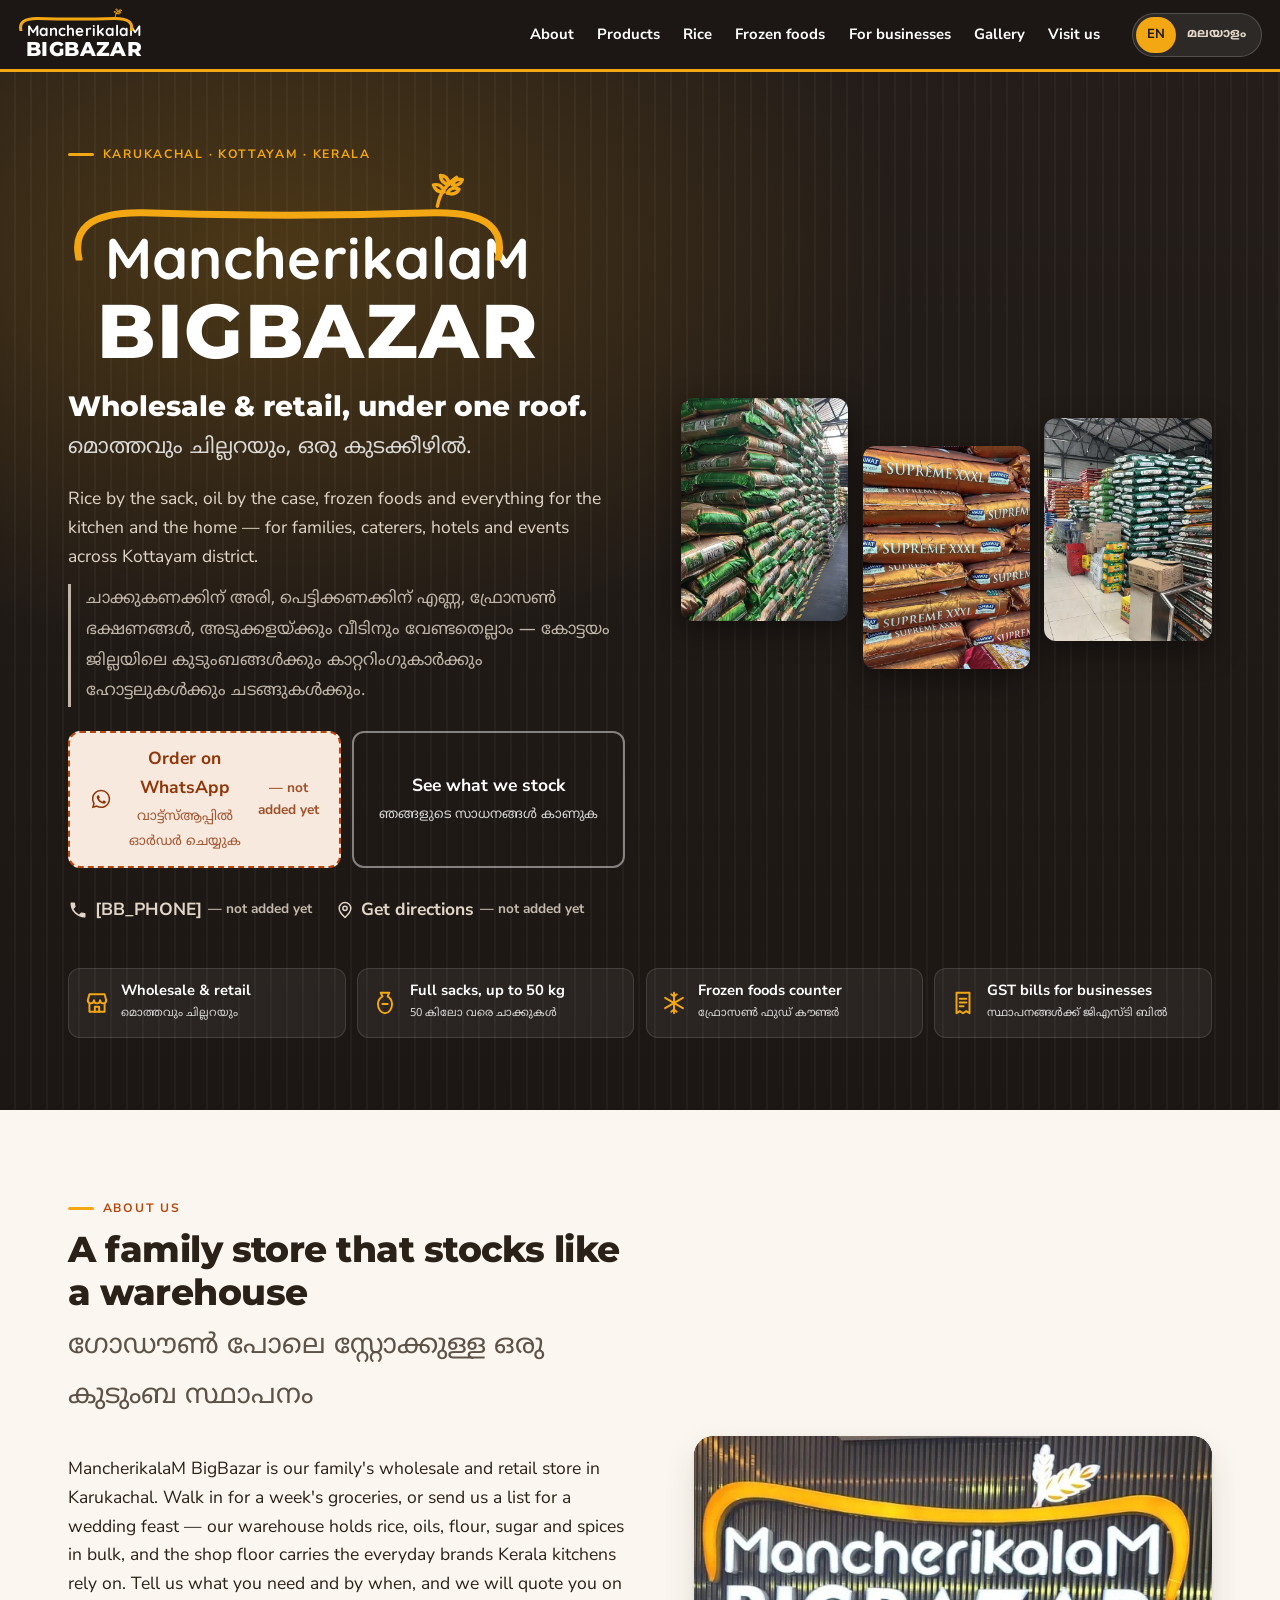
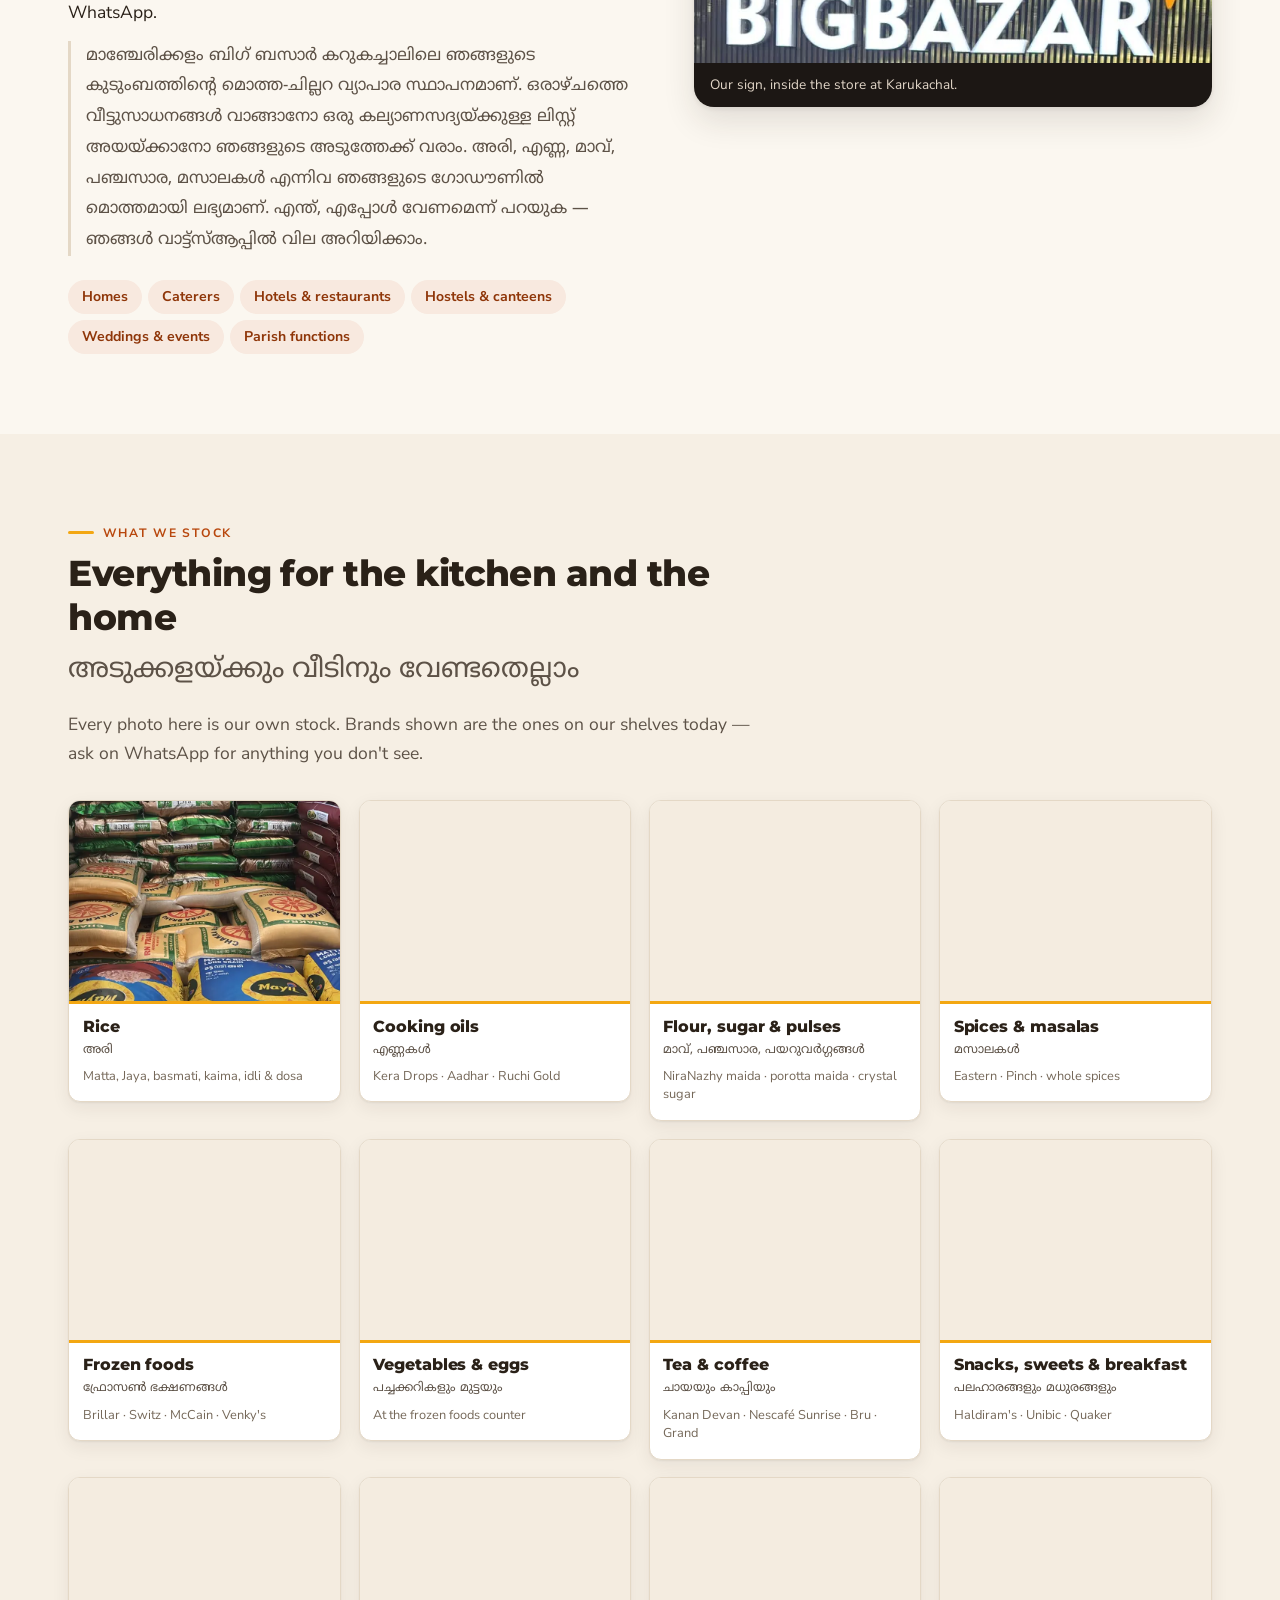
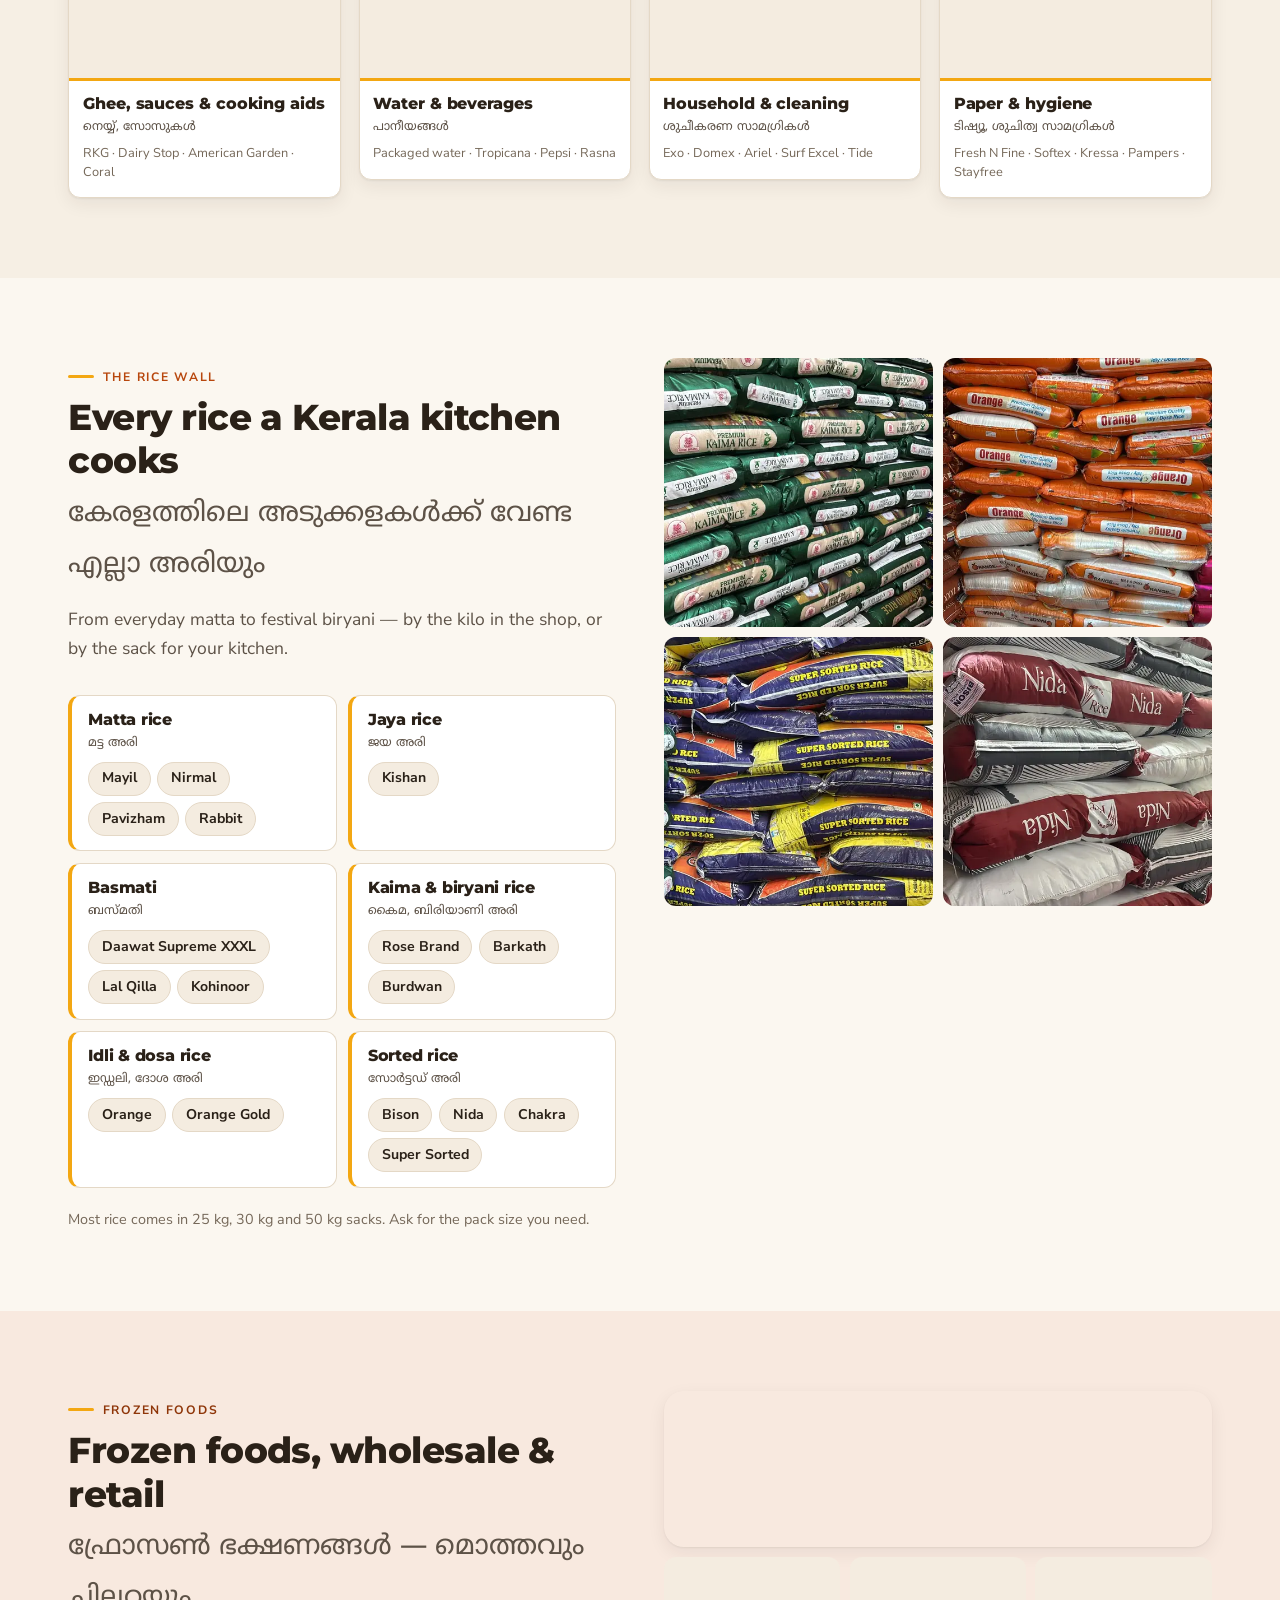
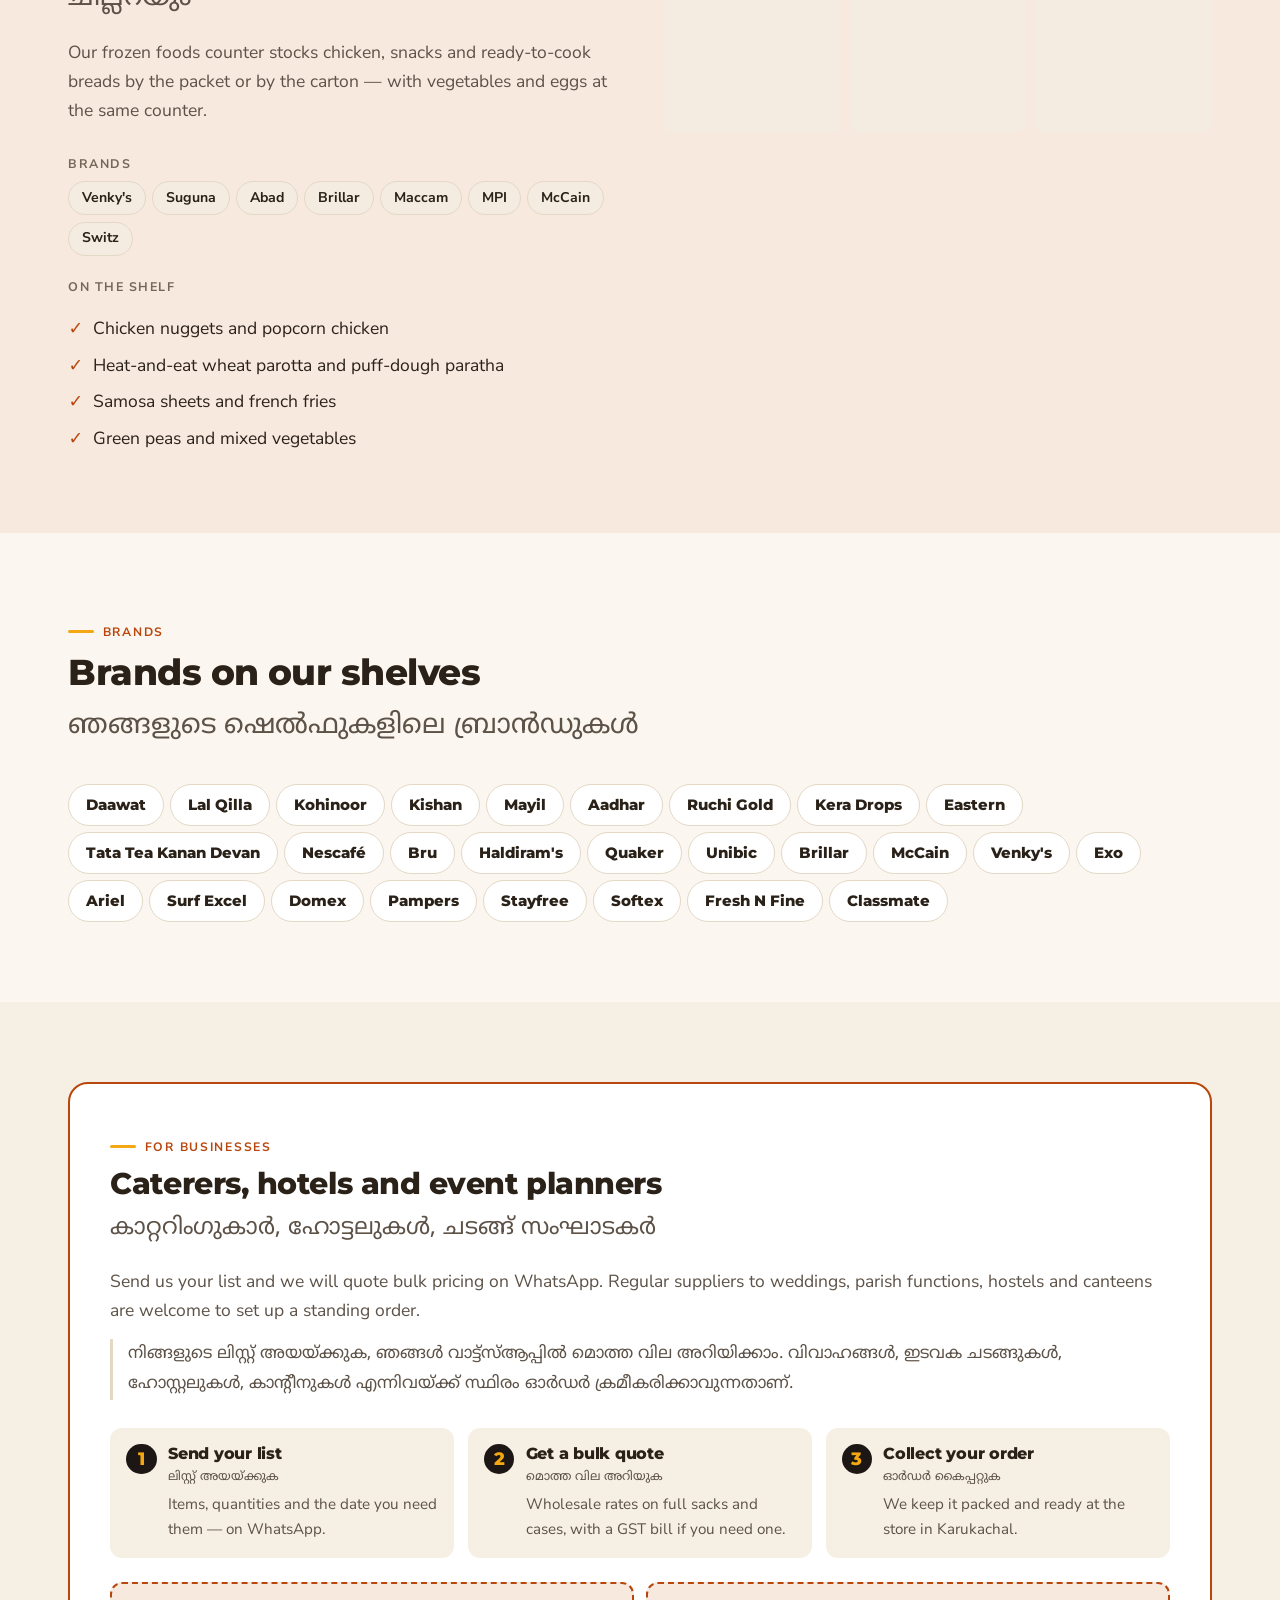
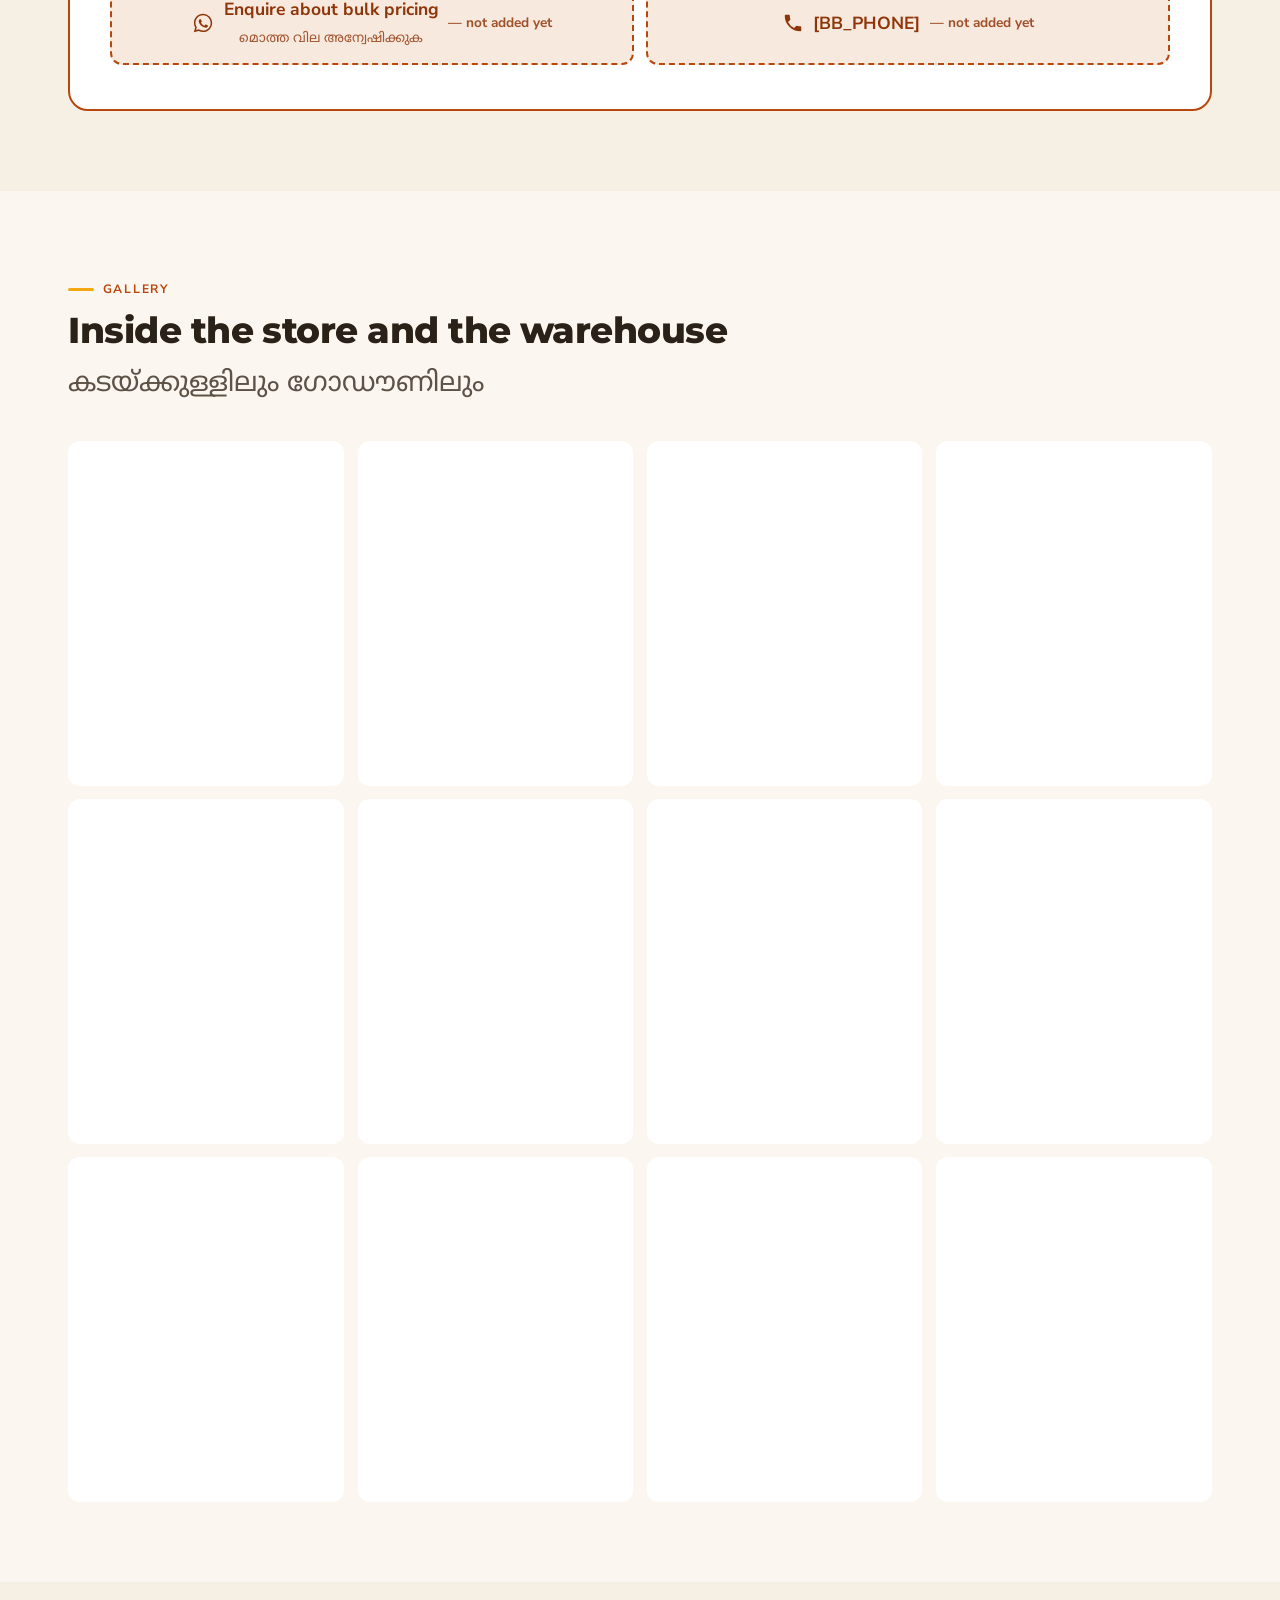
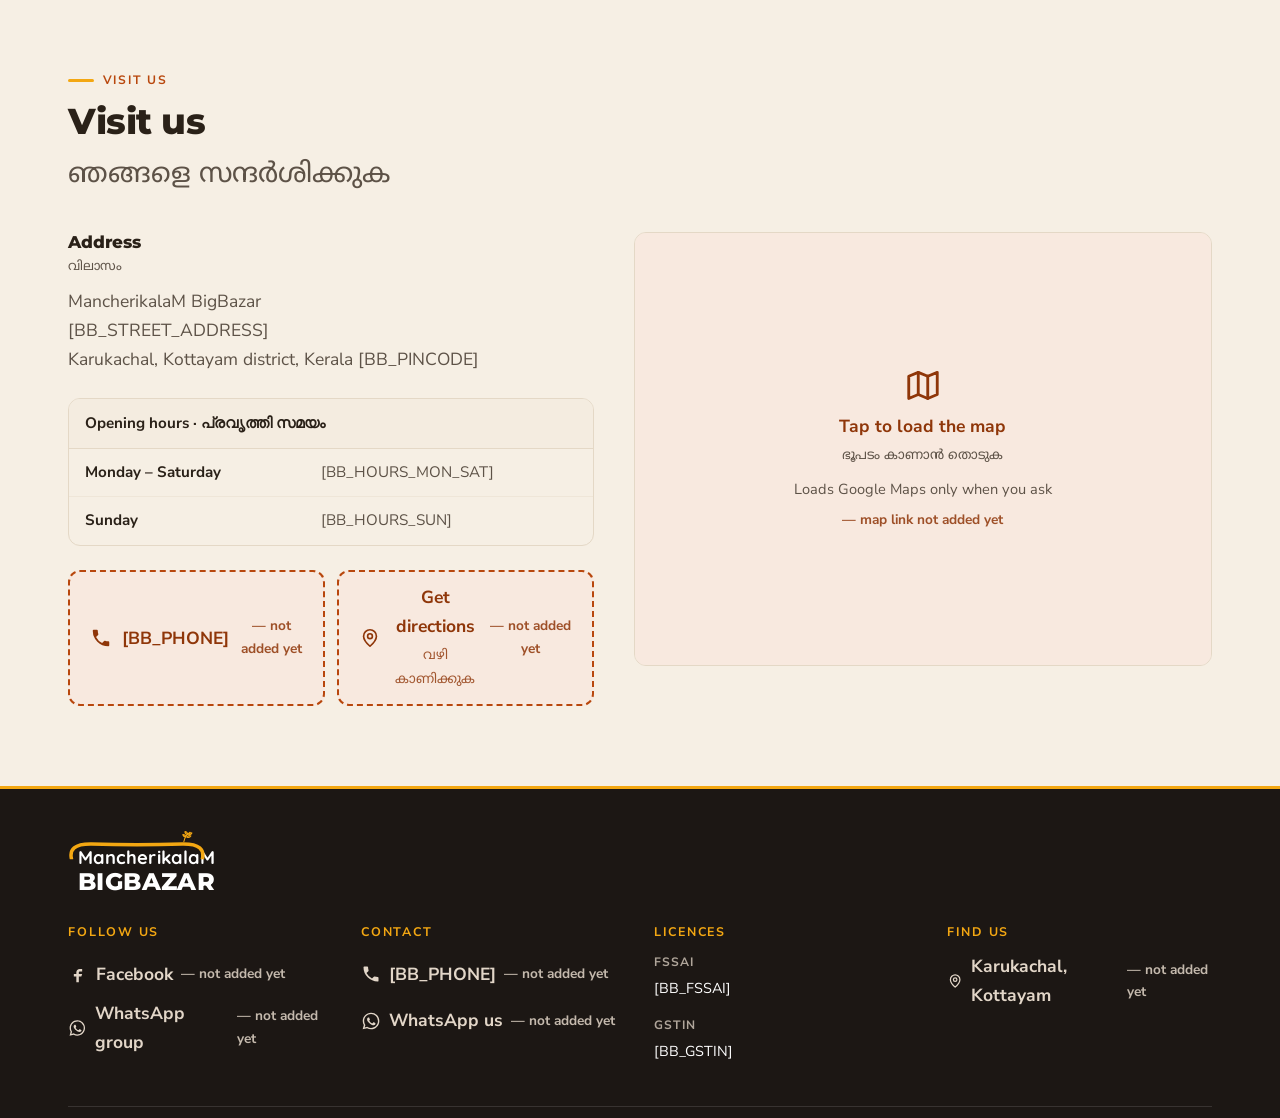
==== commit 3ff062a6: "Rebuild the site as MancherikalaM BigBazar only, with real shop photos The site is now a single-shop" ====
--- a/big-bazaar/index.html
+++ b/big-bazaar/index.html
@@ -1,627 +1,20 @@
 <!DOCTYPE html>
-<html lang="en" data-lang="en" data-shop="big-bazaar">
+<html lang="en">
 
 <head>
   <meta charset="UTF-8">
   <meta name="viewport" content="width=device-width, initial-scale=1">
 
-  <title>Mancherikalam Big Bazaar — wholesale &amp; bulk supply, Karukachal, Kottayam</title>
-  <meta name="description"
-    content="Mancherikalam Big Bazaar in Karukachal, Kottayam district, Kerala. Wholesale and bulk supply for caterers, hotels, hostels and events: bulk rice, oils, spices, pulses, disposables and catering supplies. Enquire on WhatsApp.">
-
-  <link rel="canonical" href="https://jakee4488.github.io/mancherikalam/big-bazaar/">
-
-  <meta property="og:type" content="website">
-  <meta property="og:site_name" content="Mancherikalam">
-  <meta property="og:locale" content="en_IN">
-  <meta property="og:locale:alternate" content="ml_IN">
-  <meta property="og:title"
-    content="Mancherikalam Big Bazaar — wholesale &amp; bulk supply, Karukachal">
-  <meta property="og:description"
-    content="Bulk rice, oils, spices, pulses, disposables and catering supplies for caterers, hotels and events in Kottayam district.">
-  <meta property="og:url" content="https://jakee4488.github.io/mancherikalam/big-bazaar/">
-  <meta property="og:image"
-    content="https://jakee4488.github.io/mancherikalam/assets/img/og-big-bazaar.png">
-  <meta property="og:image:width" content="1200">
-  <meta property="og:image:height" content="630">
-  <meta property="og:image:alt" content="Mancherikalam Big Bazaar, Karukachal, Kottayam">
-
-  <meta name="twitter:card" content="summary_large_image">
-  <meta name="twitter:title" content="Mancherikalam Big Bazaar — Karukachal, Kottayam">
-  <meta name="twitter:description"
-    content="Wholesale and bulk supply for caterers, hotels and events in Kottayam district, Kerala.">
-  <meta name="twitter:image"
-    content="https://jakee4488.github.io/mancherikalam/assets/img/og-big-bazaar.png">
-
-  <meta name="theme-color" content="#b8470d">
-
-  <link rel="icon" href="../assets/img/favicon.svg" type="image/svg+xml">
-  <link rel="apple-touch-icon" href="../assets/img/apple-touch-icon.png">
-
-  <link rel="preconnect" href="https://fonts.googleapis.com">
-  <link rel="preconnect" href="https://fonts.gstatic.com" crossorigin>
-  <link rel="stylesheet"
-    href="https://fonts.googleapis.com/css2?family=Noto+Sans+Malayalam:wght@400&family=Nunito+Sans:wght@400;700&display=swap">
-
-  <link rel="stylesheet" href="../assets/css/styles.css">
-
-  <script>
-    (function () {
-      try {
-        var stored = window.localStorage.getItem("mk-lang");
-        if (stored === "ml" || stored === "en") {
-          document.documentElement.setAttribute("data-lang", stored);
-        }
-      } catch (error) { /* storage unavailable */ }
-    })();
-  </script>
-
-  <!-- schema.org has no WholesaleStore type, so this is a Store with an
-       additionalType pointing at the ProductOntology entry for wholesale.
-       That is the conventional way to say "wholesaler" and it validates. -->
-  <script type="application/ld+json">
-  {
-    "@context": "https://schema.org",
-    "@type": "Store",
-    "@id": "https://jakee4488.github.io/mancherikalam/big-bazaar/#store",
-    "additionalType": "http://www.productontology.org/id/Wholesale",
-    "name": "Mancherikalam Big Bazaar",
-    "url": "https://jakee4488.github.io/mancherikalam/big-bazaar/",
-    "image": "https://jakee4488.github.io/mancherikalam/assets/img/og-big-bazaar.png",
-    "logo": "https://jakee4488.github.io/mancherikalam/assets/img/apple-touch-icon.png",
-    "description": "Wholesale and bulk supply store in Karukachal, Kottayam district, Kerala, serving caterers, hotels, hostels and event organisers with bulk rice, oils, spices, pulses, disposables and catering supplies.",
-    "telephone": "[PHONE - BIG BAZAAR]",
-    "currenciesAccepted": "INR",
-    "parentOrganization": {
-      "@id": "https://jakee4488.github.io/mancherikalam/#organization"
-    },
-    "address": {
-      "@type": "PostalAddress",
-      "streetAddress": "[STREET ADDRESS - BIG BAZAAR]",
-      "addressLocality": "Karukachal",
-      "addressRegion": "Kerala",
-      "postalCode": "[PINCODE - BIG BAZAAR]",
-      "addressCountry": "IN"
-    },
-    "geo": {
-      "@type": "GeoCoordinates",
-      "latitude": "[LATITUDE - BIG BAZAAR]",
-      "longitude": "[LONGITUDE - BIG BAZAAR]"
-    },
-    "hasMap": "[GOOGLE MAPS LINK - BIG BAZAAR]",
-    "sameAs": ["[FACEBOOK URL - BIG BAZAAR]"],
-    "areaServed": {
-      "@type": "AdministrativeArea",
-      "name": "Kottayam district, Kerala"
-    },
-    "openingHoursSpecification": [
-      {
-        "@type": "OpeningHoursSpecification",
-        "dayOfWeek": ["Monday", "Tuesday", "Wednesday", "Thursday", "Friday", "Saturday"],
-        "opens": "[OPENS MON-SAT - BIG BAZAAR]",
-        "closes": "[CLOSES MON-SAT - BIG BAZAAR]"
-      },
-      {
-        "@type": "OpeningHoursSpecification",
-        "dayOfWeek": "Sunday",
-        "opens": "[OPENS SUNDAY - BIG BAZAAR]",
-        "closes": "[CLOSES SUNDAY - BIG BAZAAR]"
-      }
-    ]
-  }
-  </script>
+  <!-- The BigBazar page used to live here. It is now the home page; this
+       stub keeps old links and shared posts working. -->
+  <title>MancherikalaM BigBazar has moved</title>
+  <meta name="robots" content="noindex">
+  <link rel="canonical" href="https://mancherikalam.com/">
+  <meta http-equiv="refresh" content="0; url=../">
 </head>
 
-<body class="has-actionbar">
-  <a class="skip" href="#about">Skip to content</a>
-
-  <svg width="0" height="0" style="position:absolute" aria-hidden="true" focusable="false">
-    <symbol id="i-wa" viewBox="0 0 24 24">
-      <path fill="currentColor"
-        d="M12.04 2c-5.5 0-9.96 4.46-9.96 9.96 0 1.76.46 3.45 1.33 4.95L2 22l5.22-1.37a9.9 9.9 0 0 0 4.82 1.23h.01c5.5 0 9.96-4.46 9.96-9.96 0-2.66-1.04-5.16-2.92-7.04A9.88 9.88 0 0 0 12.04 2m0 1.67c2.22 0 4.3.86 5.87 2.43a8.24 8.24 0 0 1 2.43 5.87c0 4.58-3.72 8.3-8.3 8.3a8.26 8.26 0 0 1-4.21-1.15l-.3-.18-3.1.81.83-3.02-.2-.31a8.23 8.23 0 0 1-1.27-4.44c0-4.58 3.72-8.3 8.25-8.3m-3.2 4.1c-.17 0-.44.06-.67.31-.23.25-.87.85-.87 2.07s.89 2.4 1.02 2.57c.12.17 1.75 2.67 4.24 3.74.59.26 1.05.41 1.41.52.6.19 1.14.16 1.57.1.48-.07 1.47-.6 1.68-1.18.2-.58.2-1.08.14-1.18-.06-.1-.23-.17-.48-.29-.25-.12-1.47-.72-1.7-.81-.23-.08-.39-.12-.56.13-.17.25-.64.8-.78.97-.15.17-.29.19-.54.06-.25-.12-1.05-.38-2-1.23-.74-.66-1.24-1.47-1.38-1.72-.15-.25-.02-.38.11-.5.11-.11.25-.29.37-.44.13-.14.17-.25.25-.41.09-.17.04-.31-.02-.44-.06-.12-.56-1.35-.77-1.85-.2-.48-.4-.42-.56-.42z" />
-    </symbol>
-    <symbol id="i-phone" viewBox="0 0 24 24">
-      <path fill="currentColor"
-        d="M6.6 10.8a15.1 15.1 0 0 0 6.6 6.6l2.2-2.2a1 1 0 0 1 1-.24 11.4 11.4 0 0 0 3.6.58 1 1 0 0 1 1 1V20a1 1 0 0 1-1 1A17 17 0 0 1 3 4a1 1 0 0 1 1-1h3.5a1 1 0 0 1 1 1 11.4 11.4 0 0 0 .57 3.6 1 1 0 0 1-.25 1z" />
-    </symbol>
-    <symbol id="i-fb" viewBox="0 0 24 24">
-      <path fill="currentColor"
-        d="M14 9h3V6h-3c-2.2 0-4 1.8-4 4v2H7v3h3v7h3v-7h3l1-3h-4v-2a1 1 0 0 1 1-1z" />
-    </symbol>
-    <!-- Stroke attributes sit on each <symbol>, not on a shared wrapper:
-         <use> inherits properties from where it is referenced, not from the
-         symbol's position in this tree, so a wrapping <g> would be ignored. -->
-    <symbol id="i-pin" viewBox="0 0 24 24" fill="none" stroke="currentColor"
-      stroke-width="1.8" stroke-linecap="round" stroke-linejoin="round">
-      <path d="M12 21s7-6.2 7-11a7 7 0 1 0-14 0c0 4.8 7 11 7 11z" />
-      <circle cx="12" cy="10" r="2.6" />
-    </symbol>
-    <symbol id="i-map" viewBox="0 0 24 24" fill="none" stroke="currentColor"
-      stroke-width="1.8" stroke-linecap="round" stroke-linejoin="round">
-      <path d="M9 4 3 6.5v14L9 18l6 2.5 6-2.5v-14L15 6.5z" />
-      <path d="M9 4v14M15 6.5v14" />
-    </symbol>
-    <symbol id="i-arrow" viewBox="0 0 24 24" fill="none" stroke="currentColor"
-      stroke-width="2" stroke-linecap="round" stroke-linejoin="round">
-      <path d="M5 12h14M13 6l6 6-6 6" />
-    </symbol>
-    <symbol id="i-sack" viewBox="0 0 24 24" fill="none" stroke="currentColor"
-      stroke-width="1.8" stroke-linecap="round" stroke-linejoin="round">
-      <path d="M8 2.5h8l-1.6 3.4A8.6 8.6 0 0 1 18.5 13c0 4.4-2.9 8.5-6.5 8.5S5.5 17.4 5.5 13a8.6 8.6 0 0 1 4.1-7.1z" />
-      <path d="M9.5 13h5" />
-    </symbol>
-    <symbol id="i-cater" viewBox="0 0 24 24" fill="none" stroke="currentColor"
-      stroke-width="1.8" stroke-linecap="round" stroke-linejoin="round">
-      <path d="M2.5 18.5h19" />
-      <path d="M4.5 18.5a7.5 7.5 0 0 1 15 0" />
-      <path d="M12 8V6.2" />
-      <circle cx="12" cy="4.6" r="1.4" />
-    </symbol>
-    <symbol id="i-dispose" viewBox="0 0 24 24" fill="none" stroke="currentColor"
-      stroke-width="1.8" stroke-linecap="round" stroke-linejoin="round">
-      <path d="M6 7.5h12l-1.4 12.3a2 2 0 0 1-2 1.7H9.4a2 2 0 0 1-2-1.7z" />
-      <path d="M4 4.5h16" />
-      <path d="M7.3 12.5h9.4" />
-    </symbol>
-    <symbol id="i-oil" viewBox="0 0 24 24" fill="none" stroke="currentColor"
-      stroke-width="1.8" stroke-linecap="round" stroke-linejoin="round">
-      <path d="M10 2.5h4V6l2.5 3.5V20a1.5 1.5 0 0 1-1.5 1.5H9A1.5 1.5 0 0 1 7.5 20V9.5L10 6z" />
-      <path d="M7.5 14h9" />
-    </symbol>
-    <symbol id="i-spice" viewBox="0 0 24 24" fill="none" stroke="currentColor"
-      stroke-width="1.8" stroke-linecap="round" stroke-linejoin="round">
-      <path d="M3.5 11h17a8.5 8.5 0 0 1-17 0z" />
-      <path d="M12 19.5V22" />
-      <path d="M16.5 3 12 10" />
-    </symbol>
-    <symbol id="i-pulse" viewBox="0 0 24 24" fill="none" stroke="currentColor"
-      stroke-width="1.8" stroke-linecap="round" stroke-linejoin="round">
-      <path d="M2.5 12.5h19a9.5 9.5 0 0 1-19 0z" />
-      <path d="M8 12.5a4 4 0 0 1 8 0" />
-      <path d="M12 4.5v4" />
-    </symbol>
-    <symbol id="i-water" viewBox="0 0 24 24" fill="none" stroke="currentColor"
-      stroke-width="1.8" stroke-linecap="round" stroke-linejoin="round">
-      <path d="M10 2.5h4v2.4l2 2.6V20a1.5 1.5 0 0 1-1.5 1.5h-5A1.5 1.5 0 0 1 8 20V7.5l2-2.6z" />
-      <path d="M8 12.5h8" />
-    </symbol>
-    <symbol id="i-clean" viewBox="0 0 24 24" fill="none" stroke="currentColor"
-      stroke-width="1.8" stroke-linecap="round" stroke-linejoin="round">
-      <path d="M9 8.5h5a2.5 2.5 0 0 1 2.5 2.5v8A2.5 2.5 0 0 1 14 21.5H9A2.5 2.5 0 0 1 6.5 19v-8A2.5 2.5 0 0 1 9 8.5z" />
-      <path d="M10 8.5v-4h4" />
-      <path d="M15 4.5h3.5M17.5 7 19.5 5" />
-    </symbol>
-  </svg>
-
-  <header class="topbar">
-    <a class="brand" href="../">
-      <img src="../assets/img/logo-mancherikalam.svg" width="40" height="40" alt="">
-      <span class="brand-text">Mancherikalam<span class="brand-sub">Big Bazaar</span></span>
-    </a>
-
-    <div class="topbar-end">
-      <div class="lang" role="group" aria-label="Language / ഭാഷ">
-        <button class="lang-btn" type="button" data-lang-set="en" aria-pressed="true">EN</button>
-        <button class="lang-btn" type="button" data-lang-set="ml" lang="ml"
-          aria-pressed="false">മലയാളം</button>
-      </div>
-
-      <button class="nav-toggle" id="nav-toggle" type="button" aria-expanded="false"
-        aria-controls="nav" aria-label="Menu">
-        <span></span><span></span><span></span>
-      </button>
-    </div>
-
-    <nav class="nav" id="nav" aria-label="Primary">
-      <a href="#about">About</a>
-      <a href="#sell">What we supply</a>
-      <a href="#business">For businesses</a>
-      <a href="#visit">Visit us</a>
-      <a href="../supermarket/">Supermarket</a>
-    </nav>
-  </header>
-
-  <main>
-    <!-- ---- hero ---- -->
-    <section class="hero">
-      <div class="shell hero-inner">
-        <div class="hero-media">
-          <img src="../assets/img/hero-big-bazaar.svg" width="1200" height="675" decoding="async"
-            alt="Placeholder artwork for Mancherikalam Big Bazaar — stacked bulk crates drawn on an orange ground">
-        </div>
-
-        <div class="hero-text">
-          <p class="eyebrow">Karukachal · Kottayam · Kerala</p>
-
-          <h1 class="bi">
-            <span class="bi-en">Mancherikalam Big Bazaar</span>
-            <!-- TODO: verify Malayalam -->
-            <span class="bi-ml" lang="ml">മാഞ്ചേരിക്കളം ബിഗ് ബസാർ</span>
-          </h1>
-
-          <div class="bi hero-tagline">
-            <span class="bi-en">Bulk supply for kitchens that cook for a crowd.</span>
-            <!-- TODO: verify Malayalam -->
-            <span class="bi-ml" lang="ml">കൂട്ടമായി പാചകം ചെയ്യുന്ന അടുക്കളകൾക്ക് മൊത്ത
-              വിതരണം.</span>
-          </div>
-
-          <div class="btn-stack">
-            <a class="btn btn--primary" data-wa="order" href="#visit">
-              <svg aria-hidden="true" focusable="false"><use href="#i-wa" /></svg>
-              <span class="bi">
-                <span class="bi-en">Order on WhatsApp</span>
-                <!-- TODO: verify Malayalam -->
-                <span class="bi-ml" lang="ml">വാട്ട്‌സ്ആപ്പിൽ ഓർഡർ ചെയ്യുക</span>
-              </span>
-            </a>
-          </div>
-
-          <p class="hero-aside">
-            <a data-tel href="#visit">
-              <svg width="20" height="20" aria-hidden="true" focusable="false"><use href="#i-phone" /></svg>
-              <span data-tel-text>[PHONE - BIG BAZAAR]</span>
-            </a>
-            <a data-directions href="#visit">
-              <svg width="20" height="20" aria-hidden="true" focusable="false"><use href="#i-pin" /></svg>
-              Get directions
-            </a>
-          </p>
-        </div>
-      </div>
-    </section>
-
-    <!-- ---- about ---- -->
-    <section id="about" class="section section--wash" aria-labelledby="about-head">
-      <div class="shell">
-        <div class="section-head">
-          <p class="eyebrow">About</p>
-          <h2 id="about-head" class="bi">
-            <span class="bi-en">Wholesale, from our family to your kitchen</span>
-            <!-- TODO: verify Malayalam -->
-            <span class="bi-ml" lang="ml">ഞങ്ങളുടെ കുടുംബത്തിൽ നിന്ന് നിങ്ങളുടെ
-              അടുക്കളയിലേക്ക് മൊത്തവ്യാപാരം</span>
-          </h2>
-        </div>
-
-        <div class="bi bi--prose">
-          <p class="bi-en">Mancherikalam Big Bazaar is our wholesale shop in Karukachal,
-            supplying caterers, hotels, hostels, canteens and event organisers across
-            Kottayam district. We carry the staples in bulk pack sizes — sacks of rice, tins
-            of oil, catering-quantity spices and disposables — at wholesale rates. Tell us
-            what you need and by when, and we will quote you on WhatsApp.</p>
-          <!-- TODO: verify Malayalam -->
-          <p class="bi-ml" lang="ml">മാഞ്ചേരിക്കളം ബിഗ് ബസാർ കറുകച്ചാലിലെ ഞങ്ങളുടെ
-            മൊത്തവ്യാപാര കടയാണ്. കോട്ടയം ജില്ലയിലുടനീളമുള്ള കാറ്ററിംഗുകാർ, ഹോട്ടലുകൾ,
-            ഹോസ്റ്റലുകൾ, കാന്റീനുകൾ, ചടങ്ങുകൾ സംഘടിപ്പിക്കുന്നവർ എന്നിവർക്ക് ഞങ്ങൾ
-            വിതരണം ചെയ്യുന്നു. അരിച്ചാക്കുകൾ, എണ്ണ ടിന്നുകൾ, കാറ്ററിംഗ് അളവിലുള്ള മസാലകൾ,
-            ഡിസ്പോസിബിൾ സാമഗ്രികൾ എന്നിവ മൊത്ത വിലയിൽ ലഭ്യമാണ്. എന്ത്, എപ്പോൾ വേണമെന്ന്
-            പറയുക — ഞങ്ങൾ വാട്ട്‌സ്ആപ്പിൽ വില അറിയിക്കാം.</p>
-        </div>
-      </div>
-    </section>
-
-    <!-- ---- what we supply ---- -->
-    <section id="sell" class="section" aria-labelledby="sell-head">
-      <div class="shell">
-        <div class="section-head">
-          <p class="eyebrow">What we supply</p>
-          <h2 id="sell-head" class="bi">
-            <span class="bi-en">What we supply</span>
-            <!-- TODO: verify Malayalam -->
-            <span class="bi-ml" lang="ml">ഞങ്ങൾ വിതരണം ചെയ്യുന്നത്</span>
-          </h2>
-        </div>
-
-        <ul class="cats">
-          <li class="cat">
-            <span class="cat-icon"><svg aria-hidden="true" focusable="false"><use href="#i-sack" /></svg></span>
-            <span class="bi">
-              <span class="bi-en">Bulk Rice</span>
-              <!-- TODO: verify Malayalam -->
-              <span class="bi-ml" lang="ml">മൊത്തമായി അരി</span>
-            </span>
-          </li>
-          <li class="cat">
-            <span class="cat-icon"><svg aria-hidden="true" focusable="false"><use href="#i-cater" /></svg></span>
-            <span class="bi">
-              <span class="bi-en">Catering Supplies</span>
-              <!-- TODO: verify Malayalam -->
-              <span class="bi-ml" lang="ml">കാറ്ററിംഗ് സാമഗ്രികൾ</span>
-            </span>
-          </li>
-          <li class="cat">
-            <span class="cat-icon"><svg aria-hidden="true" focusable="false"><use href="#i-dispose" /></svg></span>
-            <span class="bi">
-              <span class="bi-en">Disposables</span>
-              <!-- TODO: verify Malayalam -->
-              <span class="bi-ml" lang="ml">ഡിസ്പോസിബിൾ സാമഗ്രികൾ</span>
-            </span>
-          </li>
-          <li class="cat">
-            <span class="cat-icon"><svg aria-hidden="true" focusable="false"><use href="#i-oil" /></svg></span>
-            <span class="bi">
-              <span class="bi-en">Oils (bulk)</span>
-              <!-- TODO: verify Malayalam -->
-              <span class="bi-ml" lang="ml">എണ്ണ (മൊത്തം)</span>
-            </span>
-          </li>
-          <li class="cat">
-            <span class="cat-icon"><svg aria-hidden="true" focusable="false"><use href="#i-spice" /></svg></span>
-            <span class="bi">
-              <span class="bi-en">Spices (bulk)</span>
-              <!-- TODO: verify Malayalam -->
-              <span class="bi-ml" lang="ml">മസാലകൾ (മൊത്തം)</span>
-            </span>
-          </li>
-          <li class="cat">
-            <span class="cat-icon"><svg aria-hidden="true" focusable="false"><use href="#i-pulse" /></svg></span>
-            <span class="bi">
-              <span class="bi-en">Pulses &amp; Flour</span>
-              <!-- TODO: verify Malayalam -->
-              <span class="bi-ml" lang="ml">പയറുവർഗ്ഗങ്ങളും മാവും</span>
-            </span>
-          </li>
-          <li class="cat">
-            <span class="cat-icon"><svg aria-hidden="true" focusable="false"><use href="#i-water" /></svg></span>
-            <span class="bi">
-              <span class="bi-en">Beverages &amp; Water</span>
-              <!-- TODO: verify Malayalam -->
-              <span class="bi-ml" lang="ml">പാനീയങ്ങളും വെള്ളവും</span>
-            </span>
-          </li>
-          <li class="cat">
-            <span class="cat-icon"><svg aria-hidden="true" focusable="false"><use href="#i-clean" /></svg></span>
-            <span class="bi">
-              <span class="bi-en">Cleaning &amp; Hygiene</span>
-              <!-- TODO: verify Malayalam -->
-              <span class="bi-ml" lang="ml">ശുചീകരണ സാമഗ്രികൾ</span>
-            </span>
-          </li>
-        </ul>
-      </div>
-    </section>
-
-    <!-- ---- for businesses (the main call on this page) ---- -->
-    <section id="business" class="section section--soft" aria-labelledby="business-head">
-      <div class="shell">
-        <div class="biz">
-          <p class="eyebrow">For businesses</p>
-          <h2 id="business-head" class="bi">
-            <span class="bi-en">Caterers, hotels and event planners</span>
-            <!-- TODO: verify Malayalam -->
-            <span class="bi-ml" lang="ml">കാറ്ററിംഗുകാർ, ഹോട്ടലുകൾ, ചടങ്ങ്
-              സംഘാടകർ</span>
-          </h2>
-
-          <div class="bi bi--prose biz-lead">
-            <p class="bi-en">Send us your list and we will quote bulk pricing on WhatsApp.
-              Regular suppliers to weddings, parish functions, hostels and canteens are
-              welcome to set up a standing order.</p>
-            <!-- TODO: verify Malayalam -->
-            <p class="bi-ml" lang="ml">നിങ്ങളുടെ ലിസ്റ്റ് അയയ്ക്കുക, ഞങ്ങൾ
-              വാട്ട്‌സ്ആപ്പിൽ മൊത്ത വില അറിയിക്കാം. വിവാഹങ്ങൾ, ഇടവക ചടങ്ങുകൾ,
-              ഹോസ്റ്റലുകൾ, കാന്റീനുകൾ എന്നിവയ്ക്ക് സ്ഥിരം ഓർഡർ ക്രമീകരിക്കാവുന്നതാണ്.</p>
-          </div>
-
-          <ul class="biz-list">
-            <li>
-              <span class="bi">
-                <span class="bi-en">Bulk pricing on full cases and sacks</span>
-                <!-- TODO: verify Malayalam -->
-                <span class="bi-ml" lang="ml">ചാക്കുകൾക്കും മുഴുവൻ പെട്ടികൾക്കും മൊത്ത
-                  വില</span>
-              </span>
-            </li>
-            <li>
-              <span class="bi">
-                <span class="bi-en">Quotes for event and festival quantities</span>
-                <!-- TODO: verify Malayalam -->
-                <span class="bi-ml" lang="ml">ചടങ്ങുകൾക്കും ഉത്സവങ്ങൾക്കുമുള്ള അളവുകൾക്ക്
-                  വില വിവരം</span>
-              </span>
-            </li>
-            <li>
-              <span class="bi">
-                <span class="bi-en">GST invoicing for registered businesses</span>
-                <!-- TODO: verify Malayalam -->
-                <span class="bi-ml" lang="ml">രജിസ്റ്റർ ചെയ്ത സ്ഥാപനങ്ങൾക്ക് ജിഎസ്ടി
-                  ബിൽ</span>
-              </span>
-            </li>
-          </ul>
-
-          <div class="btn-stack">
-            <a class="btn btn--primary" data-wa="bulk" href="#visit">
-              <svg aria-hidden="true" focusable="false"><use href="#i-wa" /></svg>
-              <span class="bi">
-                <span class="bi-en">Enquire about bulk pricing</span>
-                <!-- TODO: verify Malayalam -->
-                <span class="bi-ml" lang="ml">മൊത്ത വില അന്വേഷിക്കുക</span>
-              </span>
-            </a>
-            <a class="btn btn--ghost" data-tel href="#visit">
-              <svg aria-hidden="true" focusable="false"><use href="#i-phone" /></svg>
-              <span data-tel-text>[PHONE - BIG BAZAAR]</span>
-            </a>
-          </div>
-        </div>
-      </div>
-    </section>
-
-    <!-- ---- visit us ---- -->
-    <section id="visit" class="section" aria-labelledby="visit-head">
-      <div class="shell">
-        <div class="section-head">
-          <p class="eyebrow">Visit us</p>
-          <h2 id="visit-head" class="bi">
-            <span class="bi-en">Visit us</span>
-            <!-- TODO: verify Malayalam -->
-            <span class="bi-ml" lang="ml">ഞങ്ങളെ സന്ദർശിക്കുക</span>
-          </h2>
-        </div>
-
-        <div class="visit">
-          <div>
-            <div class="visit-block">
-              <h3 class="bi">
-                <span class="bi-en">Address</span>
-                <!-- TODO: verify Malayalam -->
-                <span class="bi-ml" lang="ml">വിലാസം</span>
-              </h3>
-              <address class="address">[ADDRESS - BIG BAZAAR]<br>Karukachal, Kottayam
-                district, Kerala [PINCODE - BIG BAZAAR]</address>
-            </div>
-
-            <div class="visit-block">
-              <div class="table-wrap">
-                <table>
-                  <caption>Opening hours · <span lang="ml">പ്രവൃത്തി സമയം</span></caption>
-                  <tbody>
-                    <tr>
-                      <th scope="row">Monday – Saturday</th>
-                      <td>[HOURS MON-SAT - BIG BAZAAR]</td>
-                    </tr>
-                    <tr>
-                      <th scope="row">Sunday</th>
-                      <td>[HOURS SUNDAY - BIG BAZAAR]</td>
-                    </tr>
-                  </tbody>
-                </table>
-              </div>
-            </div>
-
-            <div class="visit-block btn-stack">
-              <a class="btn btn--ghost" data-tel href="#visit">
-                <svg aria-hidden="true" focusable="false"><use href="#i-phone" /></svg>
-                <span data-tel-text>[PHONE - BIG BAZAAR]</span>
-              </a>
-              <a class="btn btn--ghost" data-directions href="#visit">
-                <svg aria-hidden="true" focusable="false"><use href="#i-pin" /></svg>
-                <span class="bi">
-                  <span class="bi-en">Get directions</span>
-                  <!-- TODO: verify Malayalam -->
-                  <span class="bi-ml" lang="ml">വഴി കാണിക്കുക</span>
-                </span>
-              </a>
-            </div>
-          </div>
-
-          <div class="map">
-            <button class="map-load" type="button" data-map
-              data-map-title="Map showing Mancherikalam Big Bazaar, Karukachal">
-              <svg aria-hidden="true" focusable="false"><use href="#i-map" /></svg>
-              <span class="bi">
-                <span class="bi-en">Tap to load the map</span>
-                <!-- TODO: verify Malayalam -->
-                <span class="bi-ml" lang="ml">ഭൂപടം കാണാൻ തൊടുക</span>
-              </span>
-              <small>Loads Google Maps only when you ask</small>
-            </button>
-          </div>
-        </div>
-      </div>
-    </section>
-  </main>
-
-  <!-- ---- footer ---- -->
-  <footer class="site-footer">
-    <div class="shell">
-      <div class="footer-grid">
-        <div class="footer-col">
-          <h2>Follow us</h2>
-          <div class="footer-links">
-            <a href="[FACEBOOK URL - BIG BAZAAR]">
-              <svg width="20" height="20" aria-hidden="true" focusable="false"><use href="#i-fb" /></svg>
-              Facebook
-            </a>
-            <a href="[WHATSAPP GROUP LINK - BIG BAZAAR]">
-              <svg width="20" height="20" aria-hidden="true" focusable="false"><use href="#i-wa" /></svg>
-              WhatsApp group
-            </a>
-          </div>
-        </div>
-
-        <div class="footer-col">
-          <h2>Our other shop</h2>
-          <div class="footer-links">
-            <a href="../">← All shops</a>
-            <a href="../supermarket/">Supermarket →</a>
-          </div>
-        </div>
-
-        <div class="footer-col">
-          <h2>Licences</h2>
-          <dl class="legal">
-            <dt>FSSAI</dt>
-            <dd>[FSSAI LICENCE NO. - BIG BAZAAR]</dd>
-            <dt>GSTIN</dt>
-            <dd>[GSTIN - BIG BAZAAR]</dd>
-          </dl>
-        </div>
-
-        <div class="footer-col">
-          <h2>Find us</h2>
-          <div class="footer-links">
-            <a data-directions href="#visit">
-              <svg width="20" height="20" aria-hidden="true" focusable="false"><use href="#i-pin" /></svg>
-              Karukachal, Kottayam
-            </a>
-          </div>
-        </div>
-      </div>
-
-      <p class="copyright">© <span id="year">2026</span> Mancherikalam Big Bazaar,
-        Karukachal, Kottayam district, Kerala.</p>
-    </div>
-  </footer>
-
-  <!-- ---- sticky actions (mobile) ---- -->
-  <div class="actionbar">
-    <a class="btn btn--primary" data-wa="bulk" href="#visit">
-      <svg aria-hidden="true" focusable="false"><use href="#i-wa" /></svg>
-      WhatsApp
-    </a>
-    <a class="btn btn--ghost" data-tel href="#visit">
-      <svg aria-hidden="true" focusable="false"><use href="#i-phone" /></svg>
-      Call
-    </a>
-  </div>
-
-  <!-- ============================================================
-       Page data — edit shop details HERE, in one place.
-       Visible copy lives in the HTML above so that search engines
-       and no-JS visitors can read it.
-
-       whatsapp : digits only, no +, no 91 prefix, no spaces
-       phone    : as you want it displayed; the tel: link strips spaces
-       maps.embed      : the src="..." URL from Google Maps > Share > Embed
-       maps.directions : the normal share link from Google Maps
-       ============================================================ -->
-  <script>
-    window.PAGE = {
-      shop: "big-bazaar",
-      whatsapp: "[WHATSAPP NUMBER - BIG BAZAAR]",
-      phone: "[PHONE - BIG BAZAAR]",
-      maps: {
-        embed: "[GOOGLE MAPS EMBED URL - BIG BAZAAR]",
-        directions: "[GOOGLE MAPS LINK - BIG BAZAAR]"
-      },
-      messages: {
-        order: {
-          en: "Hello Mancherikalam Big Bazaar, I would like to place an order.",
-          /* TODO: verify Malayalam */
-          ml: "നമസ്കാരം മാഞ്ചേരിക്കളം ബിഗ് ബസാർ, എനിക്ക് ഒരു ഓർഡർ നൽകണം."
-        },
-        bulk: {
-          en: "Hello Mancherikalam Big Bazaar, I would like a quote for bulk pricing.",
-          /* TODO: verify Malayalam */
-          ml: "നമസ്കാരം മാഞ്ചേരിക്കളം ബിഗ് ബസാർ, എനിക്ക് മൊത്ത വില അറിയണം."
-        }
-      }
-    };
-  </script>
-  <script src="../assets/js/main.js" defer></script>
+<body>
+  <p>MancherikalaM BigBazar is now on our <a href="../">home page</a>.</p>
 </body>
 
 </html>
